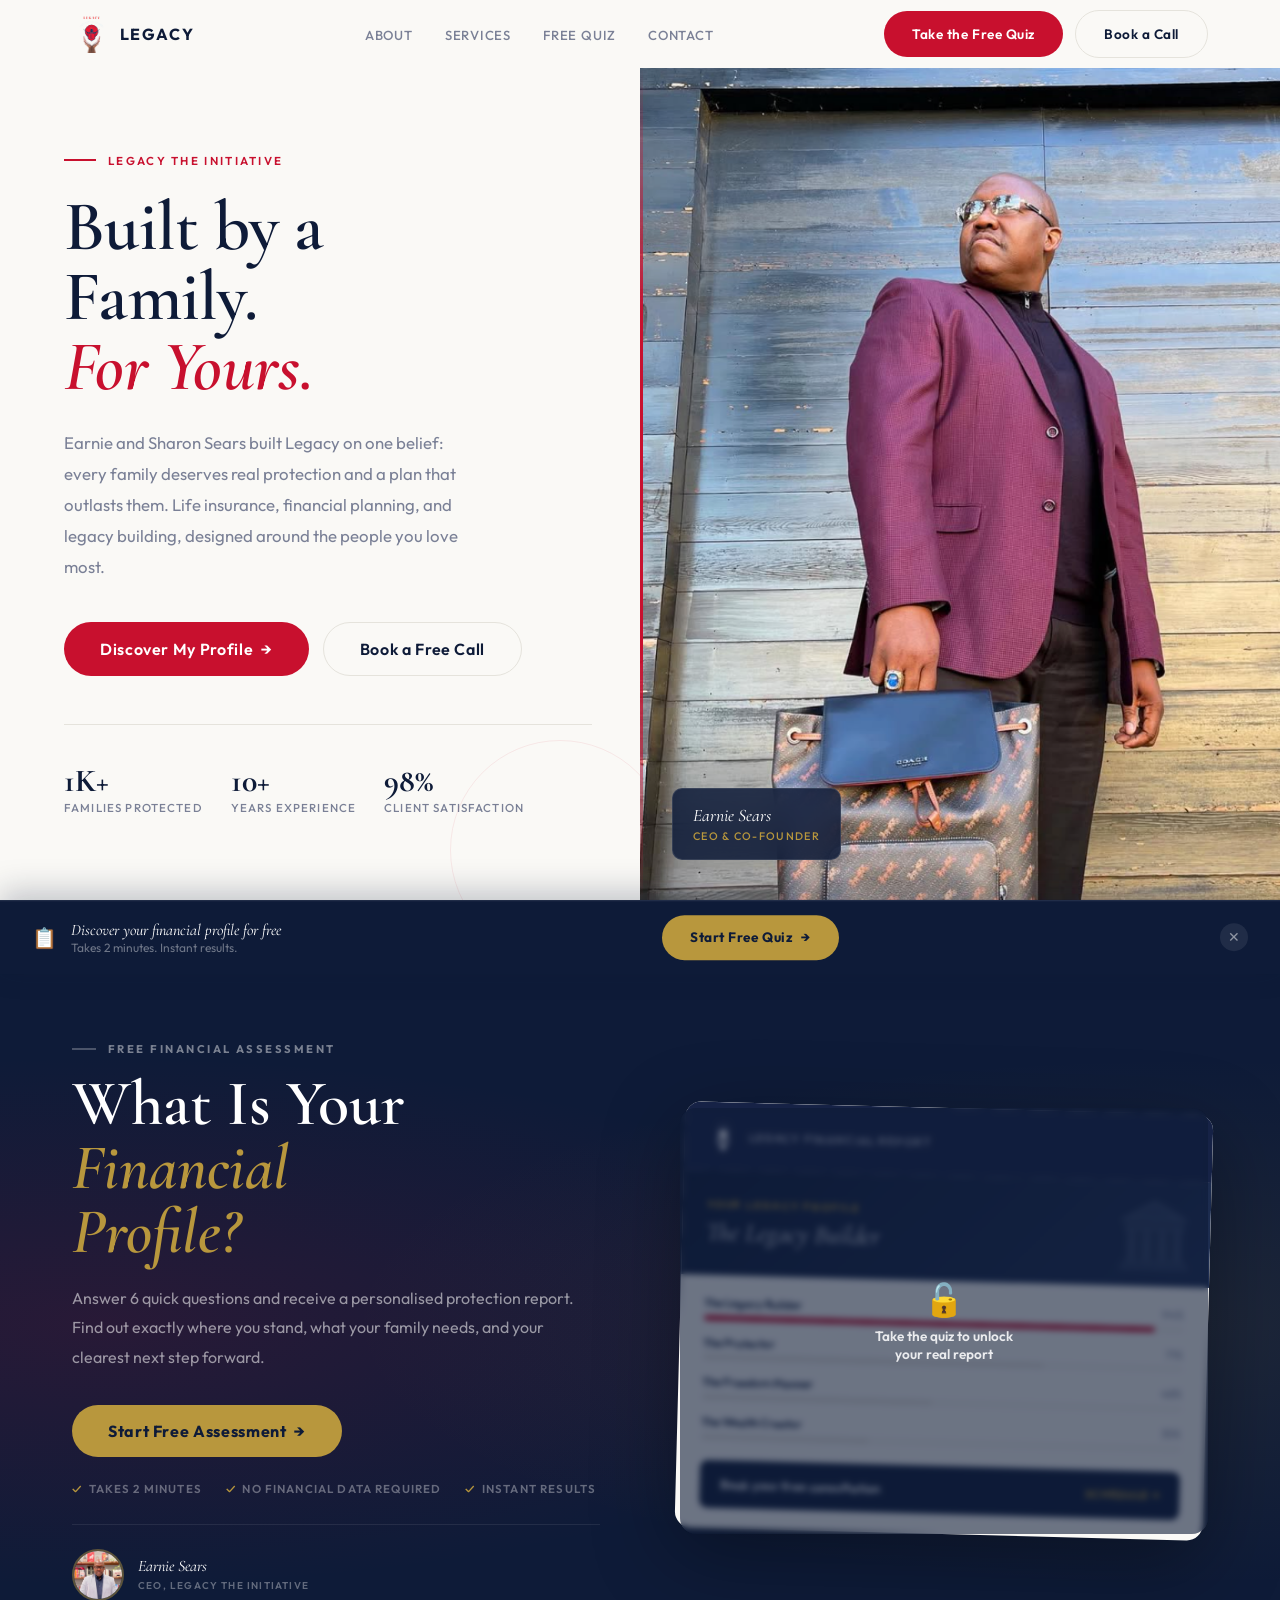
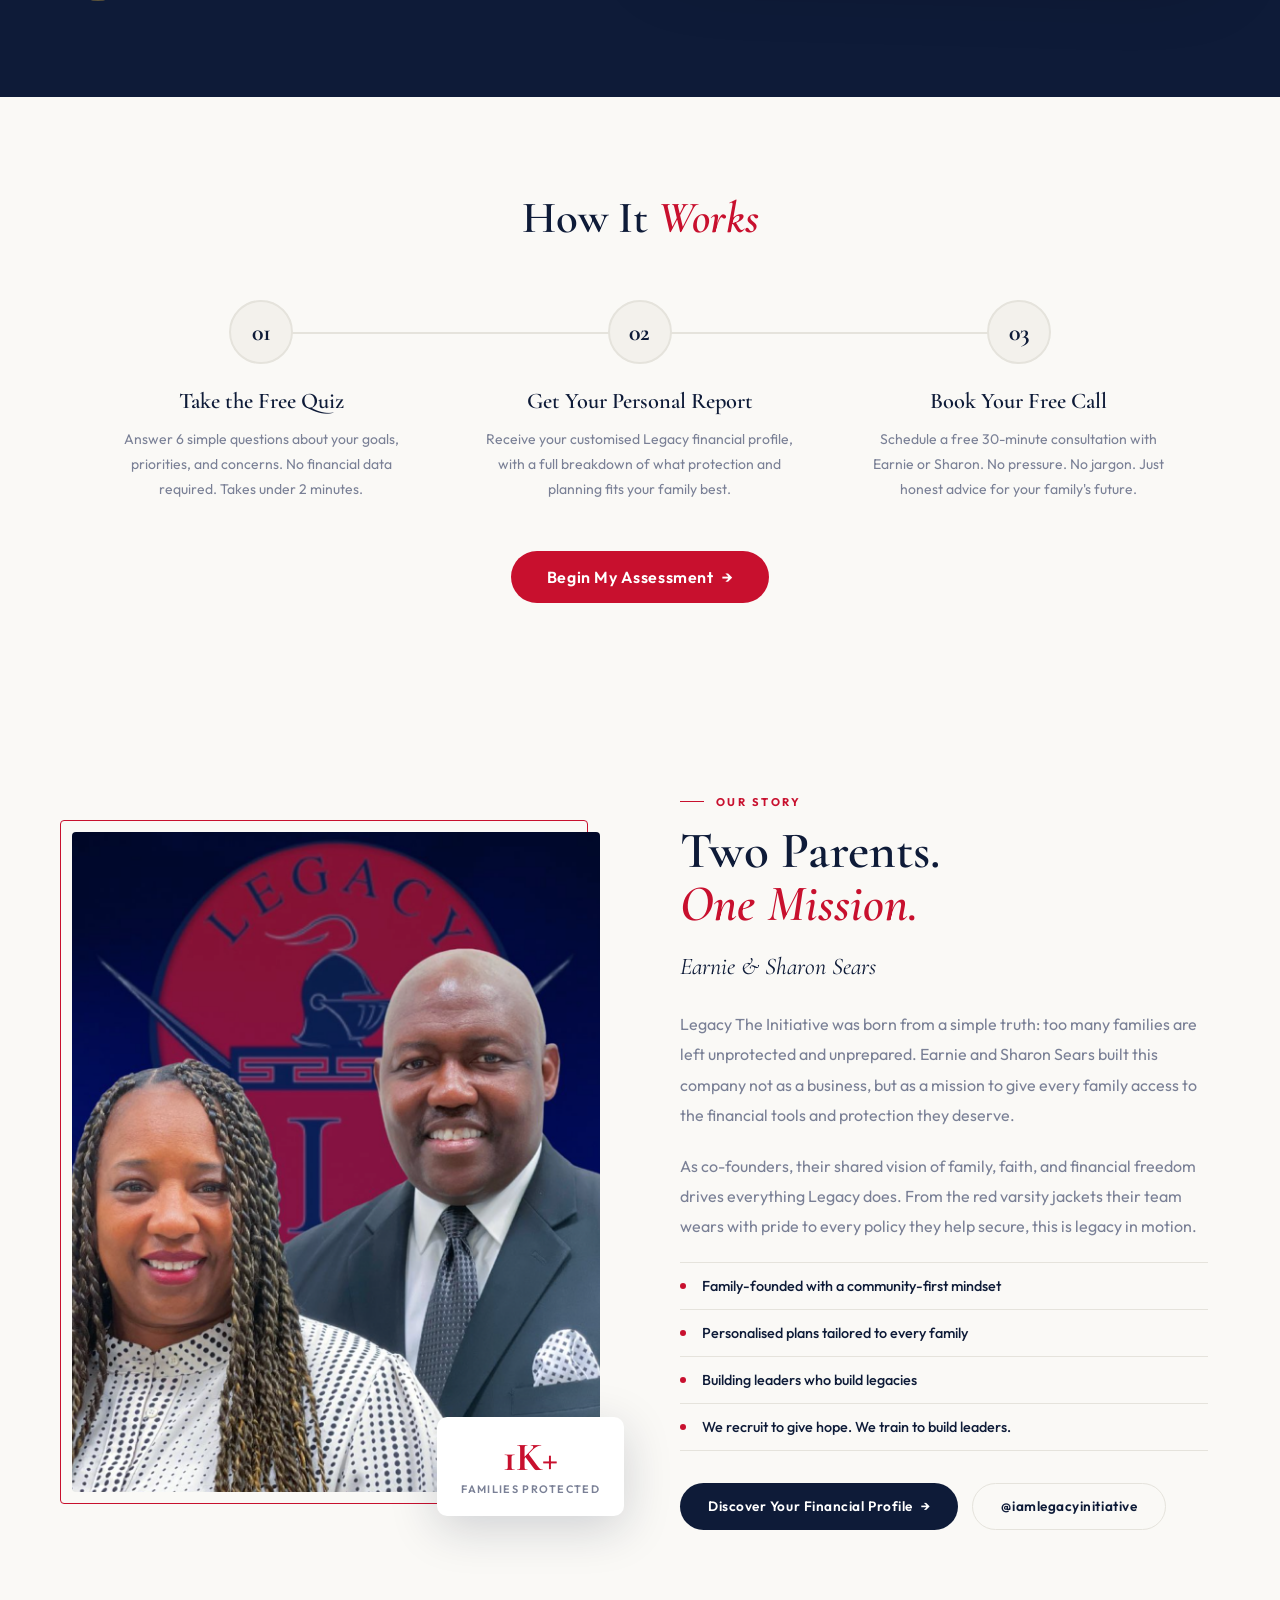
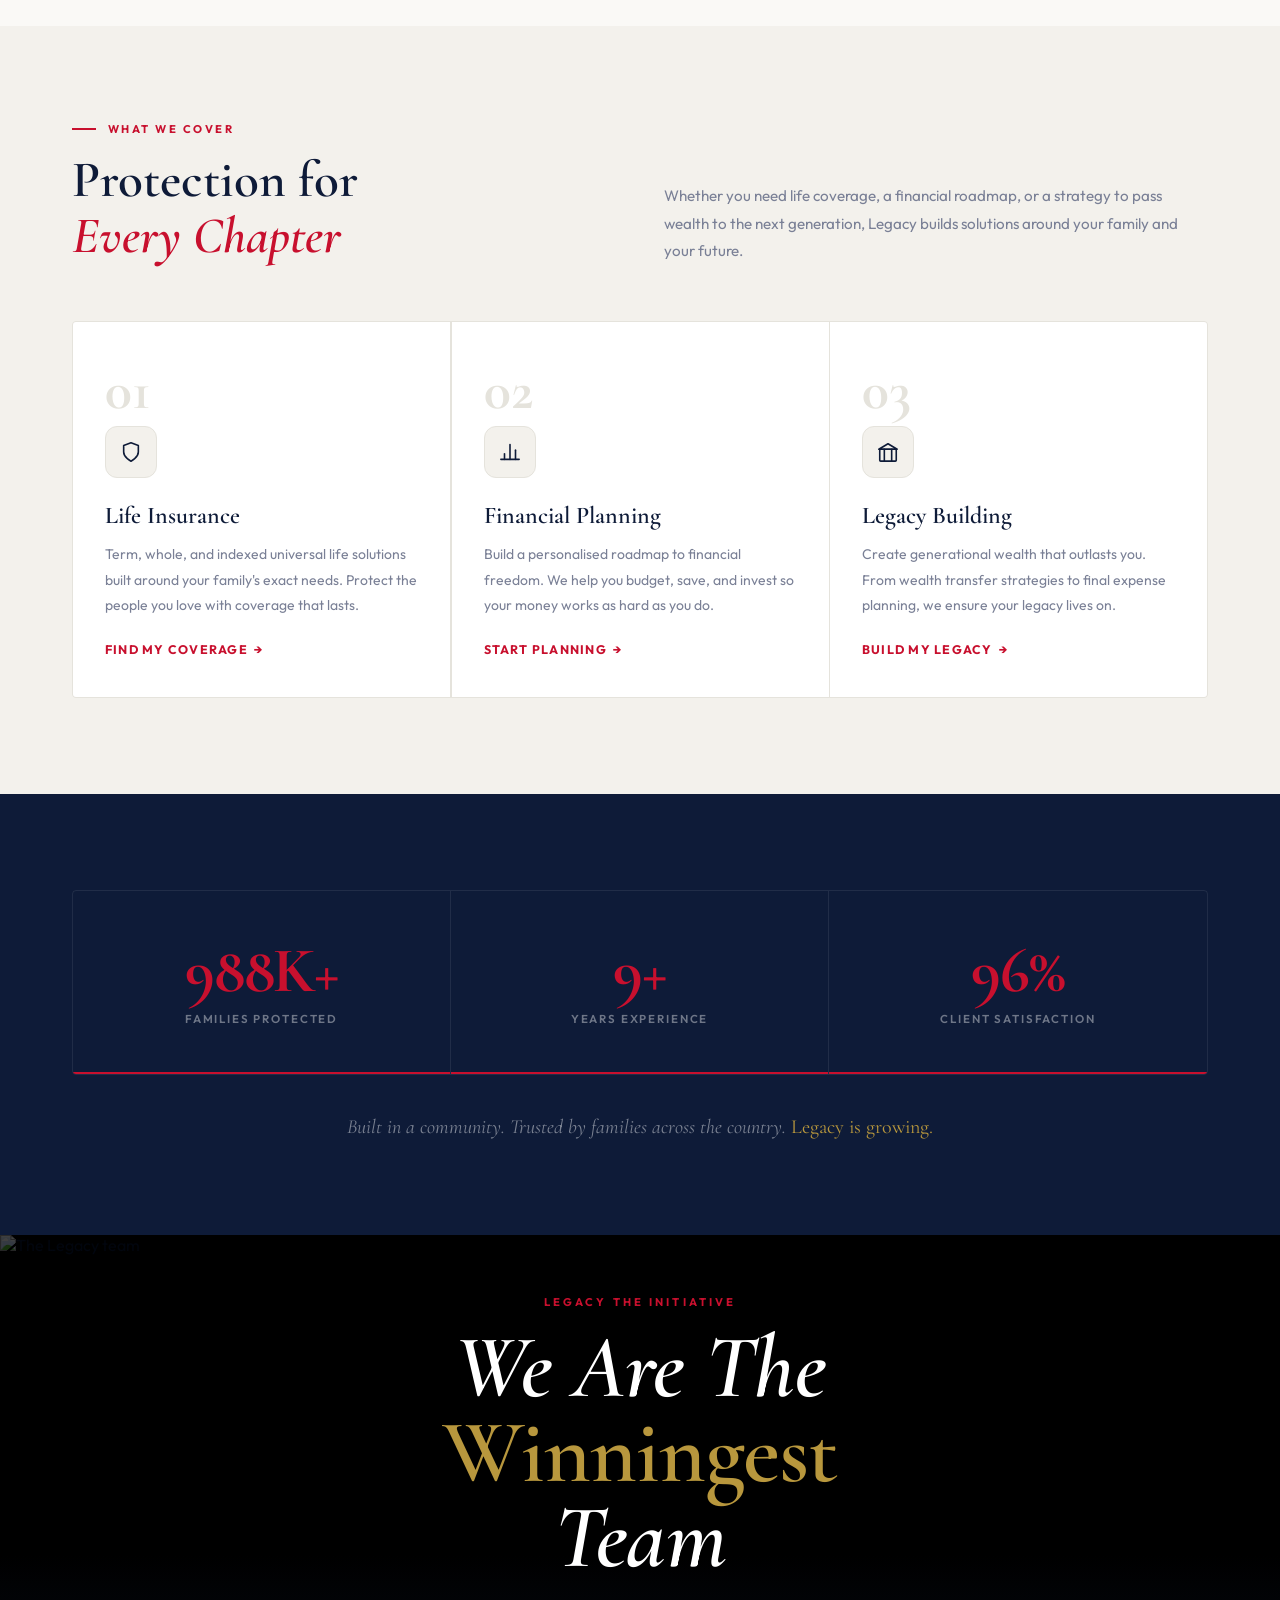
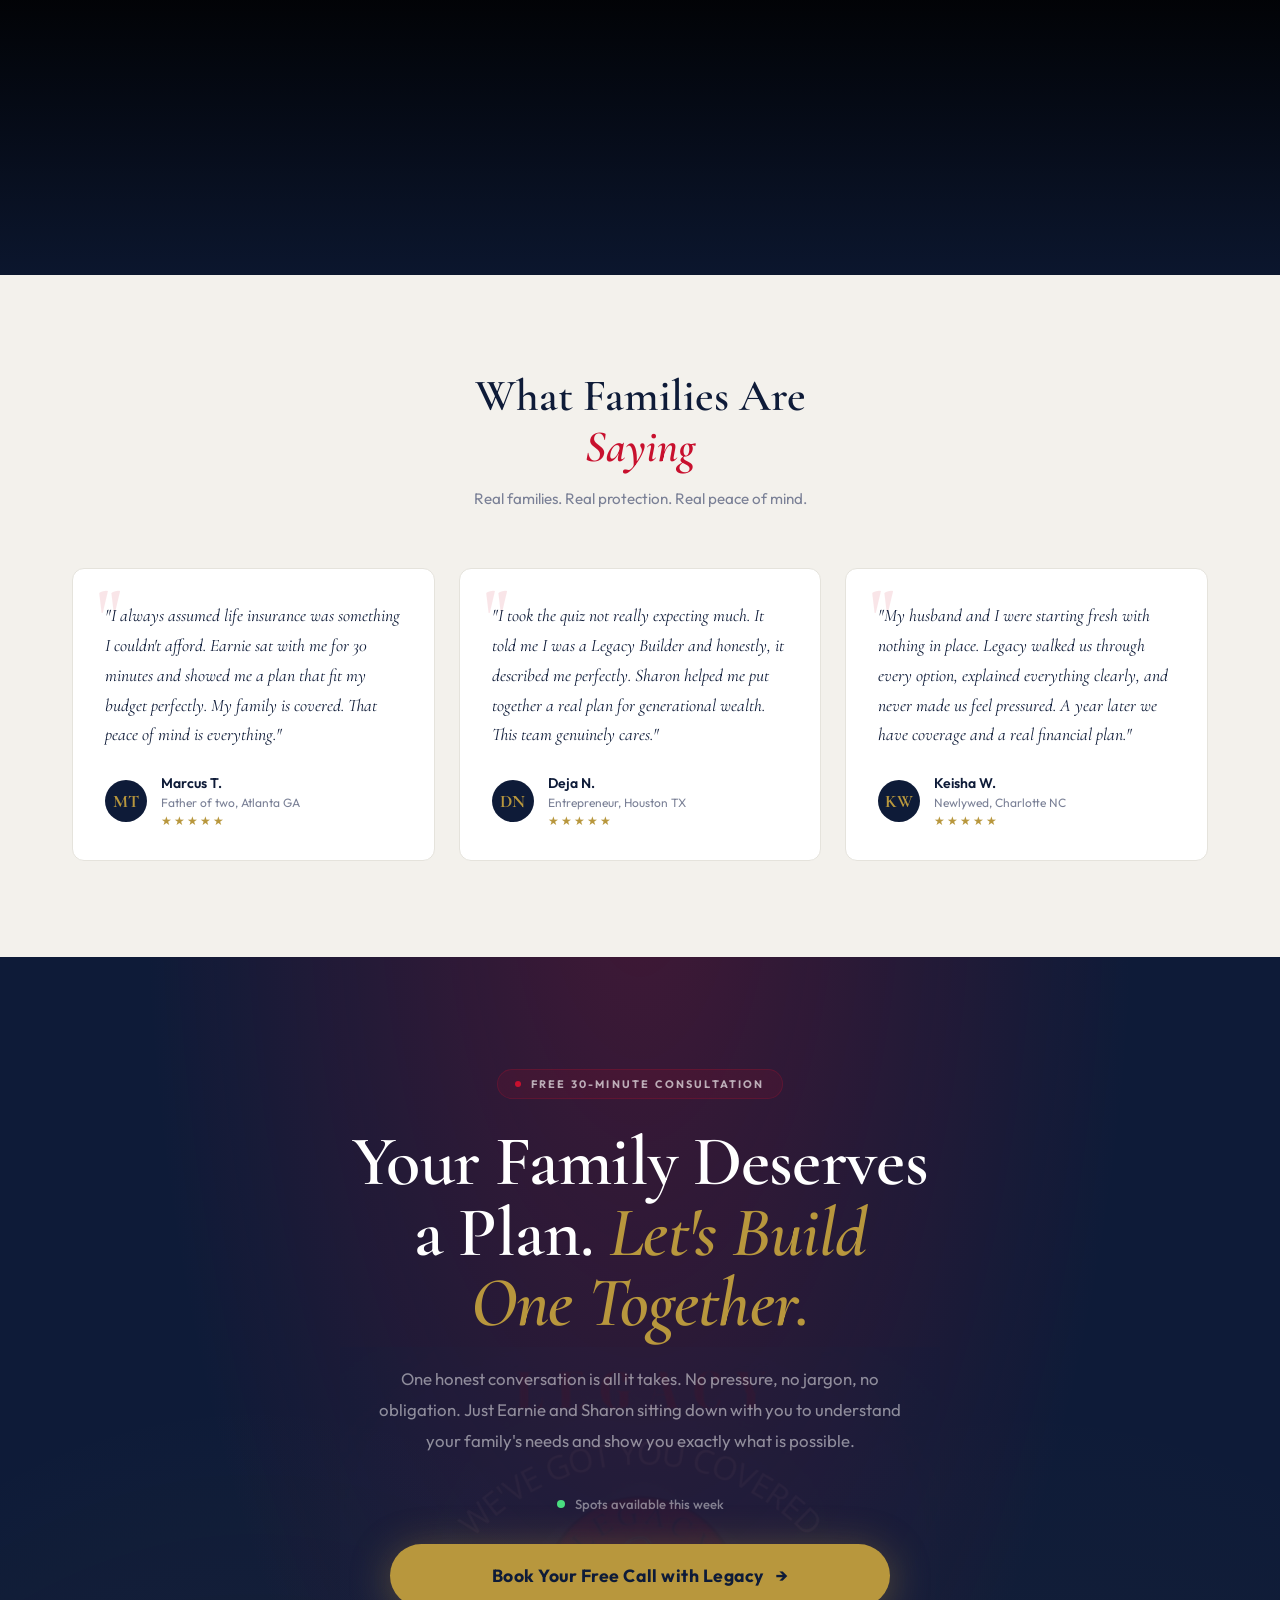
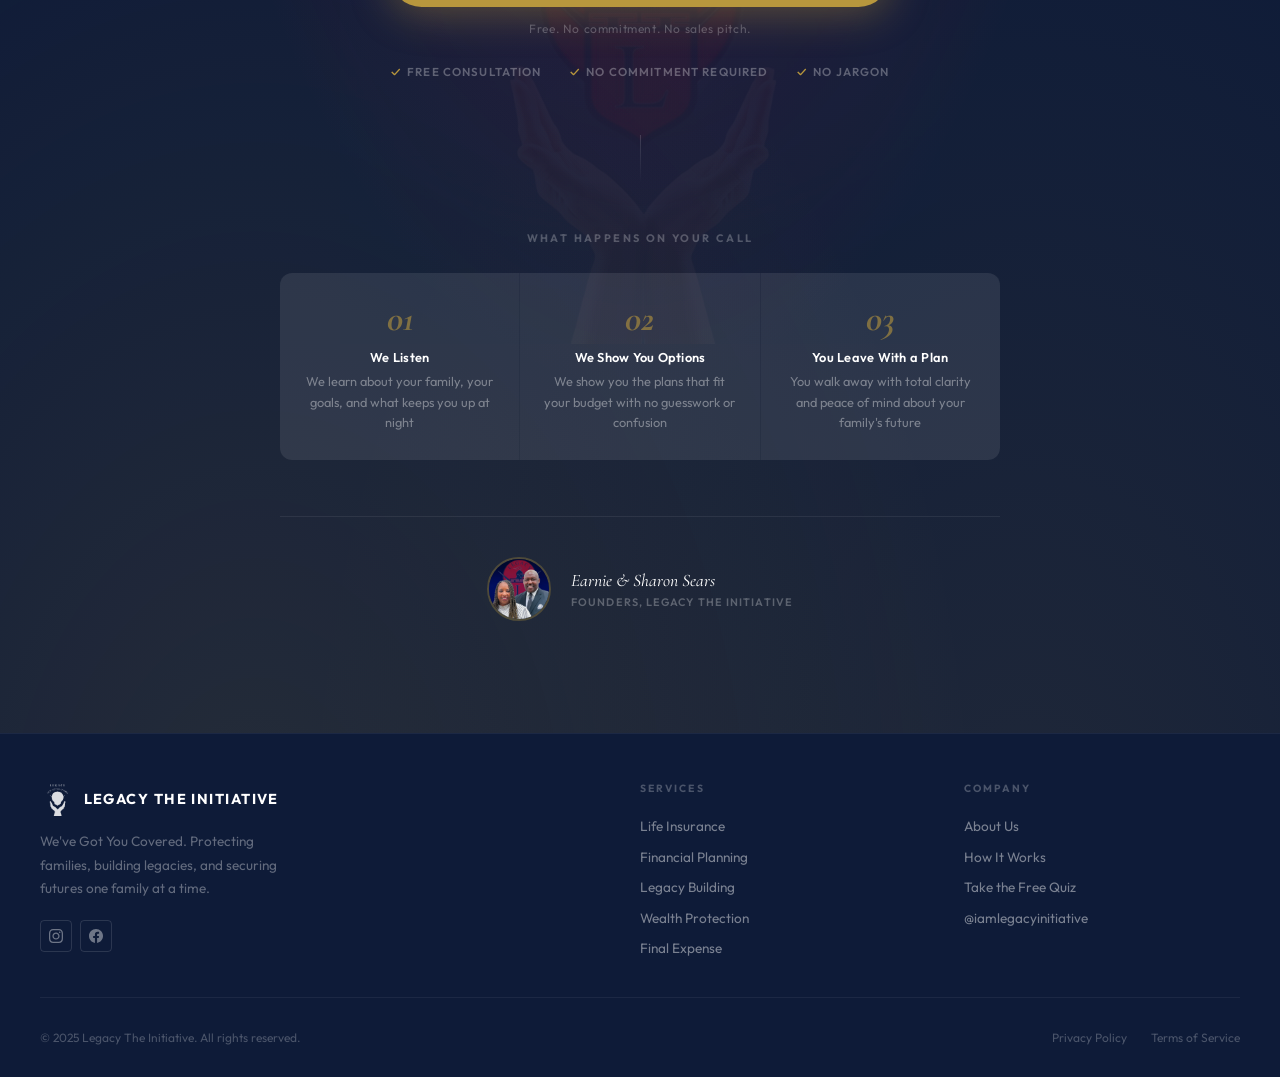
==== APsystems/clients/Legacy/landing-page.html @ b926f71f "Add Legacy landing page v2 with AI-generated profile images - Complete Legacy The Initiative landing" ====
<!DOCTYPE html>
<html lang="en">
<head>
  <meta charset="UTF-8" />
  <meta name="viewport" content="width=device-width, initial-scale=1.0" />
  <title>Legacy The Initiative — We've Got You Covered</title>
  <link rel="preconnect" href="https://fonts.googleapis.com" />
  <link rel="preconnect" href="https://fonts.gstatic.com" crossorigin />
  <link href="https://fonts.googleapis.com/css2?family=Cormorant+Garamond:ital,wght@0,400;0,500;0,600;0,700;1,400;1,600&family=Outfit:wght@300;400;500;600;700&display=swap" rel="stylesheet" />
  <style>
    /* =====================================================
       TOKENS — identical to v1
    ===================================================== */
    :root {
      --navy:       #0e1b38;
      --navy-2:     #162246;
      --navy-light: #1e2e52;
      --red:        #C8102E;
      --red-dim:    #a50d25;
      --gold:       #b8973d;
      --cream:      #faf9f6;
      --cream-2:    #f3f1ec;
      --white:      #ffffff;
      --text:       #0e1b38;
      --muted:      #7a8096;
      --border:     #e5e3dc;

      --serif: 'Cormorant Garamond', Georgia, serif;
      --sans:  'Outfit', 'Helvetica Neue', Arial, sans-serif;

      --ease: cubic-bezier(0.25, 0.46, 0.45, 0.94);
      --r: 10px;
      --shadow: 0 4px 32px rgba(14,27,56,0.10);
      --shadow-lg: 0 12px 48px rgba(14,27,56,0.18);
    }

    *, *::before, *::after { box-sizing: border-box; margin: 0; padding: 0; }
    html { scroll-behavior: smooth; }
    body {
      font-family: var(--sans);
      background: var(--cream);
      color: var(--text);
      -webkit-font-smoothing: antialiased;
      overflow-x: hidden;
    }
    img { display: block; max-width: 100%; }
    ul { list-style: none; }
    a { color: inherit; text-decoration: none; }
    button { font-family: inherit; cursor: pointer; border: none; background: none; }
    input, textarea { font-family: inherit; }
    ::selection { background: var(--red); color: white; }
    :focus-visible { outline: 2px solid var(--red); outline-offset: 3px; }
    * { scrollbar-width: none; -ms-overflow-style: none; }
    *::-webkit-scrollbar { display: none; }

    /* =====================================================
       SCROLL REVEAL
    ===================================================== */
    [data-sr] {
      opacity: 0;
      transform: translateY(28px);
      transition: opacity 0.75s var(--ease), transform 0.75s var(--ease);
    }
    [data-sr].sr-in { opacity: 1; transform: translateY(0); }
    [data-sr][data-d="1"] { transition-delay: 0.1s; }
    [data-sr][data-d="2"] { transition-delay: 0.2s; }
    [data-sr][data-d="3"] { transition-delay: 0.3s; }
    [data-sr][data-d="4"] { transition-delay: 0.4s; }
    [data-sr][data-d="5"] { transition-delay: 0.5s; }
    [data-sr][data-d="6"] { transition-delay: 0.6s; }

    /* =====================================================
       BUTTONS
    ===================================================== */
    .btn {
      display: inline-flex;
      align-items: center;
      gap: 0.5rem;
      font-family: var(--sans);
      font-size: 0.85rem;
      font-weight: 600;
      letter-spacing: 0.04em;
      padding: 0.85rem 1.75rem;
      border-radius: 100px;
      transition: all 0.25s var(--ease);
      cursor: pointer;
      white-space: nowrap;
      border: none;
    }
    .btn:hover { transform: translateY(-2px); }
    .btn-red { background: var(--red); color: white; }
    .btn-red:hover { background: var(--red-dim); box-shadow: 0 8px 24px rgba(200,16,46,0.3); }
    .btn-navy { background: var(--navy); color: white; }
    .btn-navy:hover { background: var(--navy-2); box-shadow: 0 8px 24px rgba(14,27,56,0.3); }
    .btn-outline { background: transparent; color: var(--navy); border: 1.5px solid var(--border); }
    .btn-outline:hover { border-color: var(--navy); }
    .btn-outline-white { background: transparent; color: white; border: 1.5px solid rgba(255,255,255,0.35); }
    .btn-outline-white:hover { background: rgba(255,255,255,0.1); border-color: white; }
    .btn-gold { background: var(--gold); color: var(--navy); font-weight: 700; }
    .btn-gold:hover { background: #a8873d; box-shadow: 0 8px 24px rgba(184,151,61,0.3); }
    .btn-lg { font-size: 1rem; padding: 1rem 2.25rem; }
    .btn-arrow { transition: transform 0.25s var(--ease); }
    .btn:hover .btn-arrow { transform: translateX(4px); }

    /* =====================================================
       NAV
    ===================================================== */
    .nav {
      position: fixed;
      top: 0; left: 0; right: 0;
      height: 68px;
      z-index: 500;
      transition: background 0.35s var(--ease), box-shadow 0.35s var(--ease);
    }
    .nav.scrolled {
      background: rgba(250,249,246,0.96);
      backdrop-filter: blur(16px);
      box-shadow: 0 1px 0 var(--border);
    }
    .nav__inner {
      max-width: 1200px;
      margin: 0 auto;
      padding: 0 2rem;
      height: 100%;
      display: flex;
      align-items: center;
      justify-content: space-between;
    }
    .nav__brand { display: flex; align-items: center; gap: 0.6rem; }
    .nav__logo { width: 38px; height: 38px; object-fit: contain; mix-blend-mode: multiply; }
    .nav__name {
      font-family: var(--sans);
      font-weight: 700;
      font-size: 1rem;
      letter-spacing: 0.1em;
      text-transform: uppercase;
      color: var(--navy);
    }
    .nav__links { display: flex; align-items: center; gap: 2rem; }
    .nav__link {
      font-size: 0.82rem;
      font-weight: 500;
      letter-spacing: 0.06em;
      color: var(--muted);
      transition: color 0.2s ease;
      text-transform: uppercase;
    }
    .nav__link:hover { color: var(--navy); }
    .nav__actions { display: flex; gap: 0.75rem; align-items: center; }
    .nav__ham { display: none; flex-direction: column; gap: 5px; padding: 6px; }
    .nav__ham span { display: block; width: 22px; height: 1.5px; background: var(--navy); transition: all 0.3s ease; }
    .nav__ham.open span:nth-child(1) { transform: translateY(6.5px) rotate(45deg); }
    .nav__ham.open span:nth-child(2) { opacity: 0; }
    .nav__ham.open span:nth-child(3) { transform: translateY(-6.5px) rotate(-45deg); }
    .nav__mobile {
      display: none;
      position: fixed;
      top: 68px; left: 0; right: 0;
      background: var(--cream);
      border-bottom: 1px solid var(--border);
      padding: 1.5rem 2rem 2rem;
      flex-direction: column;
      gap: 0;
      box-shadow: var(--shadow);
      z-index: 499;
    }
    .nav__mobile.open { display: flex; }
    .nav__mobile a {
      font-size: 0.9rem;
      font-weight: 500;
      color: var(--muted);
      padding: 0.9rem 0;
      border-bottom: 1px solid var(--border);
      text-transform: uppercase;
      letter-spacing: 0.06em;
    }
    .nav__mobile .btn { margin-top: 1.25rem; align-self: flex-start; }

    /* =====================================================
       HERO
    ===================================================== */
    .hero {
      min-height: 100vh;
      display: grid;
      grid-template-columns: 1fr 1fr;
      padding-top: 68px;
      position: relative;
      overflow: hidden;
    }
    .hero__left {
      background: var(--cream);
      display: flex;
      flex-direction: column;
      justify-content: center;
      padding: 5rem 3rem 5rem 4rem;
      position: relative;
      z-index: 2;
    }
    /* Subtle diagonal accent behind hero text */
    .hero__left::after {
      content: '';
      position: absolute;
      bottom: -60px; right: -30px;
      width: 220px; height: 220px;
      border: 1.5px solid rgba(200,16,46,0.08);
      border-radius: 50%;
      pointer-events: none;
    }
    .hero__eyebrow {
      display: flex;
      align-items: center;
      gap: 0.75rem;
      font-size: 0.72rem;
      font-weight: 600;
      letter-spacing: 0.2em;
      text-transform: uppercase;
      color: var(--red);
      margin-bottom: 1.5rem;
    }
    .hero__eyebrow::before {
      content: '';
      display: block;
      width: 32px;
      height: 1.5px;
      background: var(--red);
    }
    .hero__headline {
      font-family: var(--serif);
      font-size: clamp(3.4rem, 5.5vw, 6rem);
      font-weight: 600;
      line-height: 1.0;
      color: var(--navy);
      margin-bottom: 1.5rem;
      letter-spacing: -0.01em;
    }
    .hero__headline em {
      font-style: italic;
      color: var(--red);
    }
    .hero__sub {
      font-size: 1.05rem;
      line-height: 1.85;
      color: var(--muted);
      margin-bottom: 2.5rem;
      max-width: 420px;
    }
    .hero__actions {
      display: flex;
      flex-wrap: wrap;
      gap: 0.875rem;
      margin-bottom: 3rem;
    }
    .hero__trust {
      display: flex;
      flex-wrap: wrap;
      gap: 1.75rem;
      padding-top: 2.5rem;
      border-top: 1px solid var(--border);
    }
    .hero__trust-item { display: flex; flex-direction: column; gap: 0.2rem; }
    .hero__trust-num {
      font-family: var(--serif);
      font-size: 2rem;
      font-weight: 700;
      color: var(--navy);
      line-height: 1;
    }
    .hero__trust-label {
      font-size: 0.72rem;
      font-weight: 500;
      text-transform: uppercase;
      letter-spacing: 0.1em;
      color: var(--muted);
    }
    .hero__right {
      background: var(--navy);
      position: relative;
      overflow: hidden;
      display: flex;
      align-items: flex-end;
    }
    .hero__right::before {
      content: '';
      position: absolute;
      inset: 0;
      background:
        radial-gradient(ellipse at 80% 20%, rgba(200,16,46,0.15) 0%, transparent 55%),
        radial-gradient(ellipse at 20% 90%, rgba(184,151,61,0.08) 0%, transparent 50%);
      z-index: 1;
    }
    .hero__photo {
      position: absolute;
      bottom: 0; left: 0; right: 0;
      width: 100%;
      height: 100%;
      object-fit: cover;
      object-position: 30% top;
      z-index: 2;
      opacity: 0;
      animation: photoReveal 1s var(--ease) 0.4s forwards;
    }
    @keyframes photoReveal {
      from { opacity: 0; transform: scale(1.04); }
      to   { opacity: 1; transform: scale(1); }
    }
    .hero__photo-badge {
      position: absolute;
      bottom: 2.5rem; left: 2rem;
      z-index: 3;
      background: rgba(14,27,56,0.85);
      backdrop-filter: blur(12px);
      border: 1px solid rgba(255,255,255,0.1);
      border-radius: var(--r);
      padding: 1rem 1.25rem;
      opacity: 0;
      animation: fadeUp 0.8s var(--ease) 1s forwards;
    }
    .hero__photo-badge-title {
      font-family: var(--serif);
      font-size: 1.1rem;
      font-style: italic;
      color: white;
    }
    .hero__photo-badge-sub {
      font-size: 0.68rem;
      font-weight: 500;
      letter-spacing: 0.12em;
      text-transform: uppercase;
      color: var(--gold);
      margin-top: 0.2rem;
    }
    .hero__red-line {
      position: absolute;
      top: 0; bottom: 0; left: 0;
      width: 3px;
      background: linear-gradient(to bottom, transparent, var(--red) 30%, var(--red) 70%, transparent);
      z-index: 4;
    }
    @keyframes fadeUp {
      from { opacity: 0; transform: translateY(12px); }
      to   { opacity: 1; transform: translateY(0); }
    }

    /* =====================================================
       TRUST MARQUEE
    ===================================================== */
    .trust-strip {
      background: var(--navy);
      border-top: 1px solid rgba(255,255,255,0.06);
      border-bottom: 1px solid rgba(255,255,255,0.06);
      padding-block: 0.9rem;
      overflow: hidden;
    }
    .marquee-track {
      display: flex;
      overflow: hidden;
      -webkit-mask-image: linear-gradient(to right, transparent 0%, black 8%, black 92%, transparent 100%);
      mask-image: linear-gradient(to right, transparent 0%, black 8%, black 92%, transparent 100%);
    }
    @keyframes mq { from { transform: translateX(0); } to { transform: translateX(-50%); } }
    .marquee-list {
      display: flex;
      align-items: center;
      flex-shrink: 0;
      animation: mq 30s linear infinite;
      white-space: nowrap;
    }
    .mq-item {
      display: flex;
      align-items: center;
      gap: 0.875rem;
      padding-inline: 2rem;
      font-size: 0.78rem;
      font-weight: 600;
      letter-spacing: 0.14em;
      text-transform: uppercase;
      color: rgba(255,255,255,0.45);
    }
    .mq-item b { color: rgba(255,255,255,0.85); }
    .mq-dot { width: 4px; height: 4px; background: var(--red); border-radius: 50%; flex-shrink: 0; }

    /* =====================================================
       SECTION SHARED
    ===================================================== */
    .section { padding-block: 6rem; }
    .section--navy { background: var(--navy); }
    .section--cream { background: var(--cream); }
    .section--cream-2 { background: var(--cream-2); }
    .wrap { max-width: 1200px; margin: 0 auto; padding: 0 2rem; }
    .sect-eyebrow {
      font-size: 0.7rem;
      font-weight: 700;
      letter-spacing: 0.22em;
      text-transform: uppercase;
      color: var(--red);
      display: flex;
      align-items: center;
      gap: 0.75rem;
      margin-bottom: 1rem;
    }
    .sect-eyebrow::before {
      content: '';
      display: block;
      width: 24px;
      height: 1.5px;
      background: var(--red);
    }
    .sect-eyebrow--light { color: rgba(255,255,255,0.45); }
    .sect-eyebrow--light::before { background: rgba(255,255,255,0.25); }

    /* =====================================================
       QUIZ CTA SECTION (moved to position 3)
    ===================================================== */
    .quiz-cta { background: var(--navy); position: relative; overflow: hidden; }
    .quiz-cta::before {
      content: '';
      position: absolute;
      inset: 0;
      background:
        radial-gradient(ellipse at 8% 50%, rgba(200,16,46,0.14) 0%, transparent 50%),
        radial-gradient(ellipse at 92% 50%, rgba(184,151,61,0.09) 0%, transparent 50%);
    }
    .quiz-cta__inner {
      position: relative;
      z-index: 1;
      display: grid;
      grid-template-columns: 1fr 1fr;
      gap: 5rem;
      align-items: center;
    }
    .quiz-cta__headline {
      font-family: var(--serif);
      font-size: clamp(2.8rem, 5vw, 5.5rem);
      font-weight: 600;
      line-height: 1.0;
      color: white;
      margin-bottom: 1.25rem;
    }
    .quiz-cta__headline em { font-style: italic; color: var(--gold); }
    .quiz-cta__body {
      font-size: 1rem;
      line-height: 1.85;
      color: rgba(255,255,255,0.55);
      margin-bottom: 2rem;
    }
    .quiz-cta__meta {
      display: flex;
      gap: 1.5rem;
      flex-wrap: wrap;
      margin-top: 1.5rem;
    }
    .quiz-cta__guide {
      display: flex;
      align-items: center;
      gap: 0.875rem;
      margin-top: 1.75rem;
      padding-top: 1.5rem;
      border-top: 1px solid rgba(255,255,255,0.08);
    }
    .quiz-cta__guide-photo {
      width: 52px; height: 52px;
      border-radius: 50%;
      object-fit: cover;
      object-position: top center;
      border: 2px solid rgba(184,151,61,0.45);
      flex-shrink: 0;
    }
    .quiz-cta__guide-name {
      font-family: var(--serif);
      font-size: 1rem;
      font-style: italic;
      color: white;
      line-height: 1.2;
    }
    .quiz-cta__guide-role {
      font-size: 0.62rem;
      font-weight: 600;
      letter-spacing: 0.12em;
      text-transform: uppercase;
      color: rgba(255,255,255,0.35);
      margin-top: 0.15rem;
    }
    .quiz-cta__meta-item {
      font-size: 0.72rem;
      font-weight: 600;
      letter-spacing: 0.1em;
      text-transform: uppercase;
      color: rgba(255,255,255,0.35);
      display: flex;
      align-items: center;
      gap: 0.4rem;
    }
    .quiz-cta__meta-item::before { content: '✓'; color: var(--gold); }

    /* Report preview card (right side of quiz CTA) */
    .quiz-report-preview {
      background: var(--cream);
      border-radius: 16px;
      overflow: hidden;
      box-shadow: 0 24px 80px rgba(0,0,0,0.35);
      transform: rotate(1.5deg);
      transition: transform 0.4s var(--ease);
      position: relative;
    }
    .quiz-report-preview:hover { transform: rotate(0deg) scale(1.01); }
    .qrp__header {
      background: var(--navy-2);
      padding: 1.25rem 1.5rem;
      display: flex;
      align-items: center;
      gap: 0.75rem;
    }
    .qrp__header img { width: 28px; height: 28px; object-fit: contain; filter: brightness(0) invert(1); opacity: 0.9; }
    .qrp__header-text { font-size: 0.72rem; font-weight: 700; letter-spacing: 0.1em; text-transform: uppercase; color: rgba(255,255,255,0.6); }
    .qrp__profile-banner {
      background: linear-gradient(135deg, var(--navy) 0%, var(--navy-light) 100%);
      padding: 1.75rem 1.5rem;
      position: relative;
      overflow: hidden;
    }
    .qrp__profile-banner::before {
      content: '🏛️';
      position: absolute;
      right: 1rem; top: 50%;
      transform: translateY(-50%);
      font-size: 4rem;
      opacity: 0.15;
    }
    .qrp__profile-eyebrow { font-size: 0.65rem; font-weight: 700; letter-spacing: 0.18em; text-transform: uppercase; color: var(--gold); margin-bottom: 0.4rem; }
    .qrp__profile-name { font-family: var(--serif); font-size: 1.6rem; font-style: italic; color: white; line-height: 1.15; }
    .qrp__body { padding: 1.25rem 1.5rem; }
    .qrp__bars { display: flex; flex-direction: column; gap: 0.875rem; margin-bottom: 1.25rem; }
    .qrp__bar-row { display: flex; flex-direction: column; gap: 0.3rem; }
    .qrp__bar-label { font-size: 0.72rem; font-weight: 600; color: var(--text); display: flex; justify-content: space-between; }
    .qrp__bar-label span { color: var(--muted); font-weight: 400; }
    .qrp__bar-track { height: 6px; background: var(--cream-2); border-radius: 100px; overflow: hidden; }
    .qrp__bar-fill { height: 100%; border-radius: 100px; background: var(--border); }
    .qrp__bar-fill--winner { background: var(--red); }
    .qrp__cta-row {
      background: var(--navy);
      border-radius: 8px;
      padding: 1rem 1.25rem;
      display: flex;
      align-items: center;
      justify-content: space-between;
    }
    .qrp__cta-text { font-size: 0.8rem; font-weight: 600; color: white; }
    .qrp__cta-btn {
      font-size: 0.7rem;
      font-weight: 700;
      letter-spacing: 0.06em;
      text-transform: uppercase;
      color: var(--gold);
      display: flex;
      align-items: center;
      gap: 0.3rem;
    }
    .qrp__lock {
      position: absolute;
      inset: 0;
      background: rgba(14,27,56,0.6);
      backdrop-filter: blur(3px);
      display: flex;
      align-items: center;
      justify-content: center;
      cursor: pointer;
      transition: backdrop-filter 0.3s ease;
      border-radius: 16px;
    }
    .qrp__lock:hover { backdrop-filter: blur(2px); }
    .qrp__lock-inner { text-align: center; color: white; }
    .qrp__lock-inner .lock-icon { font-size: 2rem; margin-bottom: 0.5rem; display: block; }
    .qrp__lock-inner p { font-size: 0.85rem; font-weight: 600; opacity: 0.85; }

    /* =====================================================
       HOW IT WORKS (moved directly after quiz CTA)
    ===================================================== */
    .how__headline {
      font-family: var(--serif);
      font-size: clamp(2rem, 3.5vw, 3.5rem);
      font-weight: 600;
      color: var(--navy);
      text-align: center;
      margin-bottom: 3.5rem;
      line-height: 1.15;
    }
    .how__headline em { font-style: italic; color: var(--red); }
    .how__grid {
      display: grid;
      grid-template-columns: repeat(3, 1fr);
      gap: 0;
      position: relative;
    }
    .how__grid::before {
      content: '';
      position: absolute;
      top: 2rem;
      left: calc(16.66% + 1rem);
      right: calc(16.66% + 1rem);
      height: 1.5px;
      background: var(--border);
      z-index: 0;
    }
    .how-step {
      padding: 0 2rem;
      text-align: center;
      position: relative;
      z-index: 1;
    }
    .how-step__num {
      width: 4rem;
      height: 4rem;
      border-radius: 50%;
      background: var(--cream-2);
      border: 2px solid var(--border);
      display: flex;
      align-items: center;
      justify-content: center;
      font-family: var(--serif);
      font-size: 1.5rem;
      font-weight: 700;
      color: var(--navy);
      margin: 0 auto 1.5rem;
      transition: background 0.3s ease, border-color 0.3s ease, color 0.3s ease;
    }
    .how-step:hover .how-step__num { background: var(--red); border-color: var(--red); color: white; }
    .how-step__title { font-family: var(--serif); font-size: 1.4rem; font-weight: 600; color: var(--navy); margin-bottom: 0.75rem; line-height: 1.2; }
    .how-step__desc { font-size: 0.875rem; line-height: 1.8; color: var(--muted); }

    /* =====================================================
       OUR STORY (merged About + Founders — single section)
    ===================================================== */
    .story { background: var(--cream); }
    .story__grid {
      display: grid;
      grid-template-columns: 1fr 1fr;
      gap: 5rem;
      align-items: center;
    }
    .story__photo-wrap { position: relative; }
    .story__photo {
      width: 100%;
      aspect-ratio: 4/5;
      object-fit: cover;
      object-position: center center;
      border-radius: 4px;
      background: var(--navy);
      display: block;
    }
    .story__photo-frame {
      position: absolute;
      top: -12px; left: -12px;
      right: 12px; bottom: -12px;
      border: 1.5px solid var(--red);
      border-radius: 4px;
      z-index: -1;
    }
    .story__badge {
      position: absolute;
      bottom: -1.5rem;
      right: -1.5rem;
      background: white;
      border-radius: var(--r);
      padding: 1.25rem 1.5rem;
      box-shadow: var(--shadow-lg);
      text-align: center;
      min-width: 160px;
    }
    .story__badge-num {
      font-family: var(--serif);
      font-size: 2.5rem;
      font-weight: 700;
      color: var(--red);
      line-height: 1;
    }
    .story__badge-label {
      font-size: 0.68rem;
      font-weight: 600;
      letter-spacing: 0.12em;
      text-transform: uppercase;
      color: var(--muted);
      margin-top: 0.3rem;
    }
    .story__headline {
      font-family: var(--serif);
      font-size: clamp(2.5rem, 4vw, 4.5rem);
      font-weight: 600;
      line-height: 1.05;
      color: var(--navy);
      margin-bottom: 1.25rem;
    }
    .story__headline em { font-style: italic; color: var(--red); }
    .story__names {
      font-family: var(--serif);
      font-size: 1.5rem;
      font-style: italic;
      color: var(--navy);
      margin-bottom: 1.75rem;
    }
    .story__body { font-size: 1rem; line-height: 1.9; color: var(--muted); margin-bottom: 1.25rem; }
    .story__values {
      display: flex;
      flex-direction: column;
      gap: 0;
      border-top: 1px solid var(--border);
      margin-bottom: 2rem;
    }
    .story__value {
      display: flex;
      align-items: center;
      gap: 1rem;
      padding: 0.875rem 0;
      border-bottom: 1px solid var(--border);
      font-size: 0.9rem;
      font-weight: 500;
      color: var(--text);
    }
    .story__value::before {
      content: '';
      width: 6px; height: 6px;
      border-radius: 50%;
      background: var(--red);
      flex-shrink: 0;
    }
    .story__cta-row {
      display: flex;
      gap: 0.875rem;
      flex-wrap: wrap;
      margin-top: 0.5rem;
    }

    /* =====================================================
       SERVICES
    ===================================================== */
    .services__head {
      display: grid;
      grid-template-columns: 1fr 1fr;
      gap: 3rem;
      align-items: end;
      margin-bottom: 3.5rem;
    }
    .services__headline {
      font-family: var(--serif);
      font-size: clamp(2.5rem, 4vw, 4rem);
      font-weight: 600;
      line-height: 1.1;
      color: var(--navy);
    }
    .services__headline em { font-style: italic; color: var(--red); }
    .services__intro { font-size: 0.95rem; line-height: 1.8; color: var(--muted); }
    .services__grid {
      display: grid;
      grid-template-columns: repeat(3, 1fr);
      gap: 1.5px;
      background: var(--border);
      border: 1.5px solid var(--border);
      border-radius: 4px;
      overflow: hidden;
    }
    .service-card {
      background: var(--white);
      padding: 2.5rem 2rem;
      position: relative;
      transition: background 0.3s var(--ease);
    }
    .service-card::after {
      content: '';
      position: absolute;
      top: 0; left: 0; right: 0;
      height: 3px;
      background: var(--red);
      transform: scaleX(0);
      transform-origin: left;
      transition: transform 0.35s var(--ease);
    }
    .service-card:hover { background: var(--cream); }
    .service-card:hover::after { transform: scaleX(1); }
    /* CSS icon shapes replacing emojis */
    .service-card__icon {
      width: 52px; height: 52px;
      border-radius: 12px;
      background: var(--cream-2);
      border: 1.5px solid var(--border);
      display: flex;
      align-items: center;
      justify-content: center;
      margin-bottom: 1.5rem;
      transition: background 0.3s ease, border-color 0.3s ease;
    }
    .service-card:hover .service-card__icon { background: rgba(200,16,46,0.06); border-color: rgba(200,16,46,0.2); }
    .service-card__icon svg { width: 22px; height: 22px; color: var(--navy); transition: color 0.3s ease; }
    .service-card:hover .service-card__icon svg { color: var(--red); }
    .service-card__num {
      font-family: var(--serif);
      font-size: 3.5rem;
      font-weight: 700;
      color: var(--border);
      line-height: 1;
      margin-bottom: 0.5rem;
      transition: color 0.3s ease;
    }
    .service-card:hover .service-card__num { color: var(--red); opacity: 0.4; }
    .service-card__title { font-family: var(--serif); font-size: 1.5rem; font-weight: 600; color: var(--navy); margin-bottom: 0.75rem; line-height: 1.2; }
    .service-card__desc { font-size: 0.875rem; line-height: 1.8; color: var(--muted); margin-bottom: 1.5rem; }
    .service-card__link {
      font-size: 0.78rem;
      font-weight: 700;
      letter-spacing: 0.1em;
      text-transform: uppercase;
      color: var(--red);
      display: flex;
      align-items: center;
      gap: 0.4rem;
      transition: gap 0.3s ease;
    }
    .service-card:hover .service-card__link { gap: 0.7rem; }

    /* =====================================================
       STATS
    ===================================================== */
    .stats__grid {
      display: grid;
      grid-template-columns: repeat(3, 1fr);
      gap: 0;
      border: 1px solid rgba(255,255,255,0.08);
      border-radius: 4px;
      overflow: hidden;
    }
    .stat-cell {
      padding: 3rem 2.5rem;
      border-right: 1px solid rgba(255,255,255,0.08);
      text-align: center;
      position: relative;
      overflow: hidden;
    }
    .stat-cell:last-child { border-right: none; }
    .stat-cell::before {
      content: '';
      position: absolute;
      bottom: 0; left: 0;
      width: 0; height: 2px;
      background: var(--red);
      transition: width 1.2s var(--ease);
    }
    .stat-cell.sr-in::before { width: 100%; }
    .stat-num {
      font-family: var(--serif);
      font-size: clamp(3.5rem, 5vw, 5.5rem);
      font-weight: 700;
      color: white;
      line-height: 1;
      letter-spacing: -0.02em;
    }
    .stat-num span { color: var(--red); }
    .stat-label {
      font-size: 0.72rem;
      font-weight: 600;
      letter-spacing: 0.16em;
      text-transform: uppercase;
      color: rgba(255,255,255,0.4);
      margin-top: 0.5rem;
    }
    .stats__context {
      text-align: center;
      margin-top: 2.5rem;
    }
    .stats__context p {
      font-family: var(--serif);
      font-size: 1.25rem;
      font-style: italic;
      color: rgba(255,255,255,0.45);
    }
    .stats__context em { color: var(--gold); font-style: normal; }

    /* =====================================================
       TEAM STRIP
    ===================================================== */
    .team-strip { position: relative; overflow: hidden; background: #000; }
    .team-strip__img {
      width: 100%;
      height: 640px;
      object-fit: cover;
      object-position: center 42%;
      display: block;
      filter: saturate(1.05) contrast(1.08) brightness(0.88);
    }
    .team-strip__overlay {
      position: absolute;
      inset: 0;
      background:
        linear-gradient(to bottom,
          rgba(0,0,0,0.72) 0%,
          rgba(0,0,0,0.35) 28%,
          transparent 50%,
          rgba(14,27,56,0.45) 78%,
          rgba(14,27,56,0.82) 100%
        );
      display: flex;
      align-items: flex-start;
      justify-content: center;
      padding-top: 3.75rem;
      padding-inline: 2rem;
    }
    .team-strip__text { text-align: center; }
    .team-strip__eyebrow {
      font-size: 0.7rem;
      font-weight: 700;
      letter-spacing: 0.28em;
      text-transform: uppercase;
      color: var(--red);
      margin-bottom: 1rem;
    }
    .team-strip__headline {
      font-family: var(--serif);
      font-size: clamp(3rem, 7vw, 6.5rem);
      font-weight: 600;
      font-style: italic;
      color: white;
      line-height: 0.95;
      letter-spacing: -0.01em;
    }
    .team-strip__headline em { color: var(--gold); font-style: normal; }
    .team-strip__sub {
      font-size: 0;
      margin-top: 0;
    }

    /* =====================================================
       TESTIMONIALS (new section)
    ===================================================== */
    .testi__headline {
      font-family: var(--serif);
      font-size: clamp(2rem, 3.5vw, 3.5rem);
      font-weight: 600;
      color: var(--navy);
      text-align: center;
      margin-bottom: 0.75rem;
      line-height: 1.15;
    }
    .testi__headline em { font-style: italic; color: var(--red); }
    .testi__sub {
      text-align: center;
      font-size: 0.95rem;
      color: var(--muted);
      line-height: 1.7;
      max-width: 480px;
      margin: 0 auto 3.5rem;
    }
    .testi__grid {
      display: grid;
      grid-template-columns: repeat(3, 1fr);
      gap: 1.5rem;
    }
    .testi-card {
      background: white;
      border: 1px solid var(--border);
      border-radius: 12px;
      padding: 2rem;
      position: relative;
      transition: box-shadow 0.3s ease, transform 0.3s ease;
    }
    .testi-card:hover { box-shadow: var(--shadow-lg); transform: translateY(-4px); }
    .testi-card::before {
      content: '"';
      font-family: var(--serif);
      font-size: 5rem;
      font-weight: 700;
      color: var(--red);
      opacity: 0.1;
      position: absolute;
      top: 0.5rem; left: 1.5rem;
      line-height: 1;
    }
    .testi-card__quote {
      font-family: var(--serif);
      font-size: 1.1rem;
      font-style: italic;
      line-height: 1.7;
      color: var(--navy);
      margin-bottom: 1.5rem;
      position: relative;
      z-index: 1;
    }
    .testi-card__footer { display: flex; align-items: center; gap: 0.875rem; }
    .testi-card__avatar {
      width: 42px; height: 42px;
      border-radius: 50%;
      background: var(--navy);
      display: flex;
      align-items: center;
      justify-content: center;
      font-family: var(--serif);
      font-size: 1.1rem;
      font-weight: 700;
      color: var(--gold);
      flex-shrink: 0;
    }
    .testi-card__name { font-size: 0.875rem; font-weight: 600; color: var(--navy); }
    .testi-card__detail { font-size: 0.75rem; color: var(--muted); margin-top: 0.15rem; }
    .testi-card__stars { display: flex; gap: 2px; margin-top: 0.2rem; }
    .testi-card__stars span { color: var(--gold); font-size: 0.75rem; }

    /* =====================================================
       BOOK A CALL — high-conversion final section
    ===================================================== */
    .book-section {
      background: var(--navy);
      position: relative;
      overflow: hidden;
      padding-block: 7rem;
    }
    .book-section::before {
      content: '';
      position: absolute;
      inset: 0;
      background:
        radial-gradient(ellipse at 50% -10%, rgba(200,16,46,0.28) 0%, transparent 55%),
        radial-gradient(ellipse at 20% 110%, rgba(184,151,61,0.14) 0%, transparent 50%),
        radial-gradient(ellipse at 80% 110%, rgba(184,151,61,0.10) 0%, transparent 50%);
    }
    .book-section::after {
      content: '';
      position: absolute;
      left: 50%;
      top: 50%;
      transform: translate(-50%, -50%);
      width: 600px; height: 600px;
      background: url('a4046e7e-dccf-4545-8011-c708cc7cce50.png') center/contain no-repeat;
      opacity: 0.04;
      z-index: 0;
      pointer-events: none;
    }
    .book-section__inner {
      position: relative;
      z-index: 1;
      max-width: 720px;
      margin: 0 auto;
      text-align: center;
    }

    /* Tag pill */
    .book-tag {
      display: inline-flex;
      align-items: center;
      gap: 0.6rem;
      background: rgba(200,16,46,0.1);
      border: 1px solid rgba(200,16,46,0.22);
      color: rgba(255,255,255,0.65);
      font-size: 0.68rem;
      font-weight: 700;
      letter-spacing: 0.2em;
      text-transform: uppercase;
      padding: 0.45rem 1.1rem;
      border-radius: 100px;
      margin-bottom: 1.75rem;
    }
    .book-tag__dot {
      width: 6px; height: 6px;
      border-radius: 50%;
      background: var(--red);
      animation: blink 1.8s ease-in-out infinite;
    }
    @keyframes blink {
      0%, 100% { opacity: 1; }
      50% { opacity: 0.3; }
    }

    /* Headline */
    .book-section__headline {
      font-family: var(--serif);
      font-size: clamp(2.8rem, 5.5vw, 5.5rem);
      font-weight: 600;
      line-height: 1.0;
      color: white;
      margin-bottom: 1.5rem;
      letter-spacing: -0.01em;
    }
    .book-section__headline em { font-style: italic; color: var(--gold); }

    /* Sub copy */
    .book-section__sub {
      font-size: 1.05rem;
      line-height: 1.85;
      color: rgba(255,255,255,0.5);
      max-width: 540px;
      margin: 0 auto 2.25rem;
    }

    /* Availability pulse */
    .book-avail {
      display: inline-flex;
      align-items: center;
      gap: 0.625rem;
      font-size: 0.82rem;
      font-weight: 500;
      color: rgba(255,255,255,0.45);
      margin-bottom: 2rem;
    }
    .book-avail__dot {
      width: 8px; height: 8px;
      border-radius: 50%;
      background: #4ade80;
      box-shadow: 0 0 0 0 rgba(74,222,128,0.5);
      animation: pulse-green 2s infinite;
      flex-shrink: 0;
    }
    @keyframes pulse-green {
      0%   { box-shadow: 0 0 0 0 rgba(74,222,128,0.5); }
      70%  { box-shadow: 0 0 0 9px rgba(74,222,128,0); }
      100% { box-shadow: 0 0 0 0 rgba(74,222,128,0); }
    }

    /* Primary book button */
    .book-cta-wrap { margin-bottom: 1.75rem; }
    .btn-book {
      display: inline-flex;
      align-items: center;
      justify-content: center;
      gap: 0.75rem;
      font-family: var(--sans);
      font-size: 1.1rem;
      font-weight: 700;
      letter-spacing: 0.03em;
      color: var(--navy);
      background: var(--gold);
      padding: 1.25rem 3.5rem;
      border-radius: 100px;
      border: none;
      cursor: pointer;
      width: 100%;
      max-width: 500px;
      text-decoration: none;
      box-shadow: 0 6px 40px rgba(184,151,61,0.4);
      transition: background 0.3s var(--ease), transform 0.2s, box-shadow 0.3s;
    }
    .btn-book:hover {
      background: #cfa94a;
      transform: translateY(-3px);
      box-shadow: 0 12px 56px rgba(184,151,61,0.6);
    }
    .btn-book .btn-arrow { transition: transform 0.25s var(--ease); }
    .btn-book:hover .btn-arrow { transform: translateX(5px); }
    .book-cta-note {
      font-size: 0.75rem;
      color: rgba(255,255,255,0.25);
      margin-top: 0.875rem;
      letter-spacing: 0.05em;
    }

    /* Guarantee chips */
    .book-section__guarantees {
      display: flex;
      justify-content: center;
      gap: 1.75rem;
      flex-wrap: wrap;
      margin-bottom: 3.5rem;
    }
    .book-section__guarantee {
      font-size: 0.72rem;
      font-weight: 600;
      letter-spacing: 0.1em;
      text-transform: uppercase;
      color: rgba(255,255,255,0.3);
      display: flex;
      align-items: center;
      gap: 0.4rem;
    }
    .book-section__guarantee::before { content: '✓'; color: var(--gold); }

    /* Divider */
    .book-divider {
      width: 1px;
      height: 48px;
      background: linear-gradient(to bottom, rgba(255,255,255,0.15), transparent);
      margin: 0 auto 3rem;
    }

    /* What happens on the call */
    .book-steps { margin-bottom: 3.5rem; }
    .book-steps__label {
      font-size: 0.68rem;
      font-weight: 700;
      letter-spacing: 0.22em;
      text-transform: uppercase;
      color: rgba(255,255,255,0.25);
      margin-bottom: 1.75rem;
    }
    .book-steps__grid {
      display: grid;
      grid-template-columns: repeat(3, 1fr);
      gap: 1px;
      background: rgba(255,255,255,0.06);
      border-radius: calc(var(--r) + 2px);
      overflow: hidden;
    }
    .book-step {
      background: rgba(255,255,255,0.03);
      padding: 1.75rem 1.25rem;
      text-align: center;
    }
    .book-step__num {
      font-family: var(--serif);
      font-size: 2.25rem;
      font-weight: 700;
      font-style: italic;
      color: var(--gold);
      opacity: 0.6;
      line-height: 1;
      margin-bottom: 0.75rem;
    }
    .book-step__title {
      font-size: 0.8rem;
      font-weight: 600;
      color: white;
      margin-bottom: 0.4rem;
      letter-spacing: 0.02em;
    }
    .book-step__text {
      font-size: 0.8rem;
      line-height: 1.6;
      color: rgba(255,255,255,0.38);
    }

    /* Founders strip */
    .book-section__founders {
      padding-top: 2.5rem;
      border-top: 1px solid rgba(255,255,255,0.07);
      display: flex;
      align-items: center;
      justify-content: center;
      gap: 1.25rem;
      flex-wrap: wrap;
    }
    .book-section__founders-photo {
      width: 64px; height: 64px;
      border-radius: 50%;
      object-fit: cover;
      object-position: center center;
      border: 2px solid rgba(184,151,61,0.3);
    }
    .book-section__founders-info { text-align: left; }
    .book-section__founders-names {
      font-family: var(--serif);
      font-size: 1.1rem;
      font-style: italic;
      color: white;
    }
    .book-section__founders-role {
      font-size: 0.68rem;
      font-weight: 600;
      letter-spacing: 0.1em;
      text-transform: uppercase;
      color: rgba(255,255,255,0.28);
      margin-top: 0.2rem;
    }

    /* =====================================================
       FOOTER
    ===================================================== */
    .footer {
      background: var(--navy);
      border-top: 1px solid rgba(255,255,255,0.06);
      padding: 3rem 2rem 2rem;
    }
    .footer__inner {
      max-width: 1200px;
      margin: 0 auto;
      display: grid;
      grid-template-columns: 2fr 1fr 1fr;
      gap: 3rem;
      padding-bottom: 2.5rem;
      border-bottom: 1px solid rgba(255,255,255,0.06);
      margin-bottom: 2rem;
    }
    .footer__brand-row { display: flex; align-items: center; gap: 0.6rem; margin-bottom: 0.875rem; }
    .footer__logo { width: 34px; height: 34px; object-fit: contain; filter: brightness(0) invert(1); opacity: 0.85; }
    .footer__brand-name { font-weight: 700; font-size: 0.9rem; letter-spacing: 0.1em; text-transform: uppercase; color: white; }
    .footer__tagline { font-size: 0.85rem; line-height: 1.7; color: rgba(255,255,255,0.35); max-width: 260px; margin-bottom: 1.25rem; }
    .footer__social { display: flex; gap: 0.5rem; }
    .footer__social-btn {
      width: 32px; height: 32px;
      border: 1px solid rgba(255,255,255,0.12);
      border-radius: 4px;
      display: flex; align-items: center; justify-content: center;
      color: rgba(255,255,255,0.4);
      font-size: 0.8rem;
      transition: border-color 0.2s ease, color 0.2s ease;
    }
    .footer__social-btn:hover { border-color: var(--red); color: var(--red); }
    .footer__col-label { font-size: 0.65rem; font-weight: 700; letter-spacing: 0.2em; text-transform: uppercase; color: rgba(255,255,255,0.25); margin-bottom: 1.25rem; }
    .footer__links { display: flex; flex-direction: column; gap: 0.65rem; }
    .footer__links a { font-size: 0.85rem; color: rgba(255,255,255,0.45); transition: color 0.2s ease; }
    .footer__links a:hover { color: white; }
    .footer__bottom { max-width: 1200px; margin: 0 auto; display: flex; justify-content: space-between; align-items: center; flex-wrap: wrap; gap: 1rem; }
    .footer__copy { font-size: 0.75rem; color: rgba(255,255,255,0.25); }
    .footer__legal { display: flex; gap: 1.5rem; }
    .footer__legal a { font-size: 0.75rem; color: rgba(255,255,255,0.25); transition: color 0.2s ease; }
    .footer__legal a:hover { color: rgba(255,255,255,0.6); }

    /* =====================================================
       STICKY QUIZ BAR
    ===================================================== */
    .sticky-bar {
      position: fixed;
      bottom: 0; left: 0; right: 0;
      z-index: 300;
      background: var(--navy);
      border-top: 1px solid rgba(255,255,255,0.1);
      padding: 0.875rem 2rem;
      display: flex;
      align-items: center;
      justify-content: space-between;
      gap: 1.5rem;
      transform: translateY(100%);
      transition: transform 0.4s var(--ease);
      box-shadow: 0 -8px 32px rgba(14,27,56,0.25);
    }
    .sticky-bar.visible { transform: translateY(0); }
    .sticky-bar__text { display: flex; align-items: center; gap: 0.875rem; }
    .sticky-bar__icon { font-size: 1.25rem; flex-shrink: 0; }
    .sticky-bar__headline { font-family: var(--serif); font-size: 1rem; font-style: italic; color: white; }
    .sticky-bar__sub { font-size: 0.75rem; color: rgba(255,255,255,0.4); }
    .sticky-bar__close {
      width: 28px; height: 28px;
      border-radius: 50%;
      background: rgba(255,255,255,0.08);
      color: rgba(255,255,255,0.5);
      display: flex; align-items: center; justify-content: center;
      font-size: 0.9rem;
      transition: background 0.2s ease;
      flex-shrink: 0;
    }
    .sticky-bar__close:hover { background: rgba(255,255,255,0.15); color: white; }

    /* =====================================================
       EXIT INTENT MODAL
    ===================================================== */
    .exit-overlay {
      position: fixed;
      inset: 0;
      background: rgba(14,27,56,0.7);
      backdrop-filter: blur(6px);
      z-index: 600;
      display: flex;
      align-items: center;
      justify-content: center;
      padding: 2rem;
      opacity: 0;
      pointer-events: none;
      transition: opacity 0.3s ease;
    }
    .exit-overlay.show { opacity: 1; pointer-events: all; }
    .exit-modal {
      background: var(--cream);
      border-radius: 16px;
      padding: 3rem 2.5rem;
      max-width: 480px;
      width: 100%;
      text-align: center;
      transform: scale(0.95);
      transition: transform 0.3s var(--ease);
      position: relative;
    }
    .exit-overlay.show .exit-modal { transform: scale(1); }
    .exit-modal__close {
      position: absolute; top: 1rem; right: 1rem;
      width: 32px; height: 32px;
      border-radius: 50%;
      background: var(--cream-2);
      display: flex; align-items: center; justify-content: center;
      font-size: 0.85rem; color: var(--muted);
      transition: background 0.2s ease;
    }
    .exit-modal__close:hover { background: var(--border); }
    .exit-modal__icon { font-size: 2.5rem; margin-bottom: 1rem; }
    .exit-modal__headline { font-family: var(--serif); font-size: 1.75rem; font-weight: 600; color: var(--navy); line-height: 1.2; margin-bottom: 0.875rem; }
    .exit-modal__body { font-size: 0.9rem; line-height: 1.75; color: var(--muted); margin-bottom: 2rem; }
    .exit-modal__note { font-size: 0.72rem; color: var(--muted); margin-top: 0.75rem; }

    /* =====================================================
       QUIZ OVERLAY
    ===================================================== */
    .quiz-overlay {
      position: fixed;
      inset: 0;
      z-index: 700;
      background: var(--cream);
      transform: translateX(100%);
      transition: transform 0.5s var(--ease);
      overflow-y: auto;
    }
    .quiz-overlay.open { transform: translateX(0); }
    .quiz-overlay__nav {
      position: sticky;
      top: 0;
      background: rgba(250,249,246,0.95);
      backdrop-filter: blur(12px);
      border-bottom: 1px solid var(--border);
      padding: 1rem 2rem;
      display: flex;
      align-items: center;
      justify-content: space-between;
      z-index: 10;
    }
    .quiz-overlay__brand { display: flex; align-items: center; gap: 0.5rem; }
    .quiz-overlay__brand img { width: 28px; height: 28px; object-fit: contain; }
    .quiz-overlay__brand span { font-size: 0.8rem; font-weight: 700; letter-spacing: 0.08em; text-transform: uppercase; color: var(--navy); }
    .quiz-overlay__close {
      display: flex; align-items: center; gap: 0.4rem;
      font-size: 0.78rem; font-weight: 600; color: var(--muted);
      letter-spacing: 0.06em; text-transform: uppercase;
      transition: color 0.2s ease;
    }
    .quiz-overlay__close:hover { color: var(--navy); }

    .qz { max-width: 600px; margin: 0 auto; padding: 3rem 2rem 5rem; }
    .qz-screen { display: none; }
    .qz-screen.active { display: block; animation: fadeUp 0.35s var(--ease) forwards; }

    /* Intro screen — upgraded */
    .qz-intro { text-align: center; padding-top: 2rem; }
    .qz-intro__logo { width: 64px; height: 64px; object-fit: contain; margin: 0 auto 1.5rem; }
    .qz-intro__eyebrow { font-size: 0.7rem; font-weight: 700; letter-spacing: 0.2em; text-transform: uppercase; color: var(--red); margin-bottom: 0.875rem; }
    .qz-intro__headline { font-family: var(--serif); font-size: clamp(2rem, 3.5vw, 3rem); font-weight: 600; color: var(--navy); line-height: 1.2; margin-bottom: 1rem; }
    .qz-intro__headline em { font-style: italic; color: var(--red); }
    .qz-intro__body { font-size: 0.975rem; line-height: 1.85; color: var(--muted); max-width: 460px; margin: 0 auto 0.5rem; }
    /* Profile teaser cards in intro */
    .qz-intro__profiles {
      display: grid;
      grid-template-columns: repeat(4, 1fr);
      gap: 0.625rem;
      margin: 1.75rem 0 2rem;
    }
    .qz-intro__profile {
      background: var(--navy);
      border-radius: 8px;
      overflow: hidden;
      text-align: center;
    }
    .qz-intro__profile-img {
      width: 100%;
      aspect-ratio: 4/5;
      object-fit: cover;
      object-position: top center;
      display: block;
    }
    .qz-intro__profile-name { font-size: 0.62rem; font-weight: 600; color: rgba(255,255,255,0.65); line-height: 1.4; padding: 0.5rem 0.4rem 0.6rem; }
    .qz-intro__note {
      font-size: 0.75rem; color: var(--muted);
      margin-top: 0.875rem;
      display: flex; align-items: center; justify-content: center;
      gap: 1.25rem; flex-wrap: wrap;
    }
    .qz-intro__note span::before { content: '✓ '; color: var(--red); font-weight: 700; }

    /* Progress */
    .qz-progress { margin-bottom: 2.5rem; }
    .qz-progress__top { display: flex; justify-content: space-between; align-items: center; margin-bottom: 0.625rem; }
    .qz-progress__label { font-size: 0.72rem; font-weight: 600; letter-spacing: 0.12em; text-transform: uppercase; color: var(--muted); }
    .qz-progress__count { font-size: 0.78rem; font-weight: 700; color: var(--navy); }
    .qz-progress__bar { height: 4px; background: var(--border); border-radius: 100px; overflow: hidden; }
    .qz-progress__fill { height: 100%; background: var(--red); border-radius: 100px; transition: width 0.4s var(--ease); }

    /* Question */
    .q-wrap { display: none; }
    .q-wrap.active { display: block; animation: fadeUp 0.3s var(--ease) forwards; }
    .q-headline { font-family: var(--serif); font-size: clamp(1.4rem, 2.5vw, 1.85rem); font-weight: 600; color: var(--navy); text-align: center; line-height: 1.35; margin-bottom: 0.5rem; }
    .q-sub { font-size: 0.875rem; color: var(--muted); text-align: center; margin-bottom: 2rem; }

    /* Binary */
    .binary-wrap { display: grid; grid-template-columns: 1fr 1fr; gap: 1rem; position: relative; }
    .b-card {
      background: white;
      border: 2px solid var(--border);
      border-radius: var(--r);
      padding: 1.75rem 1.25rem;
      text-align: center;
      cursor: pointer;
      transition: border-color 0.2s ease, box-shadow 0.2s ease, transform 0.2s ease;
      display: flex; flex-direction: column; align-items: center; gap: 0.75rem;
    }
    .b-card:hover { border-color: var(--red); box-shadow: 0 4px 20px rgba(200,16,46,0.1); transform: translateY(-2px); }
    .b-card.picked { border-color: var(--red); background: #fff8f8; }
    .b-card__icon { width: 48px; height: 48px; background: var(--cream-2); border-radius: 50%; display: flex; align-items: center; justify-content: center; font-size: 1.4rem; }
    .b-card__label { font-size: 0.95rem; font-weight: 600; color: var(--navy); line-height: 1.35; }
    .b-card__hint { font-size: 0.78rem; color: var(--muted); line-height: 1.5; }
    .or-badge { position: absolute; top: 50%; left: 50%; transform: translate(-50%,-50%); width: 34px; height: 34px; background: var(--navy); color: white; border-radius: 50%; display: flex; align-items: center; justify-content: center; font-size: 0.6rem; font-weight: 800; letter-spacing: 0.04em; z-index: 2; border: 3px solid var(--cream); }

    /* Multi */
    .chips-wrap { display: flex; flex-wrap: wrap; gap: 0.625rem; justify-content: center; margin-bottom: 2rem; }
    .chip { background: white; border: 2px solid var(--border); border-radius: 100px; padding: 0.6rem 1.1rem; font-size: 0.875rem; font-weight: 500; color: var(--navy); cursor: pointer; transition: border-color 0.2s ease, background 0.2s ease, color 0.2s ease; }
    .chip:hover { border-color: var(--red); }
    .chip.picked { border-color: var(--red); background: var(--red); color: white; }
    .q-continue-btn { display: flex; justify-content: center; }

    /* Slider */
    .slider-block { padding: 0.5rem 0 1.5rem; }
    .slider-val { font-family: var(--serif); font-size: 3.5rem; font-weight: 700; color: var(--navy); text-align: center; line-height: 1; margin-bottom: 1.25rem; }
    .slider-val sup { font-size: 1rem; color: var(--muted); font-family: var(--sans); font-weight: 400; }
    input[type=range] { -webkit-appearance: none; width: 100%; height: 5px; background: var(--border); border-radius: 100px; cursor: pointer; outline: none; }
    input[type=range]::-webkit-slider-thumb { -webkit-appearance: none; width: 22px; height: 22px; border-radius: 50%; background: var(--red); box-shadow: 0 2px 8px rgba(200,16,46,0.35); transition: transform 0.2s ease; }
    input[type=range]::-webkit-slider-thumb:hover { transform: scale(1.15); }
    .slider-labels { display: flex; justify-content: space-between; margin-top: 0.5rem; font-size: 0.72rem; color: var(--muted); font-weight: 500; }
    .slider-continue { display: flex; justify-content: center; margin-top: 1.75rem; }

    /* Generating */
    .gen-screen { text-align: center; padding-top: 2rem; }
    .gen-screen h2 { font-family: var(--serif); font-size: 1.75rem; color: var(--navy); margin-bottom: 2rem; }
    .gen-bar { height: 5px; background: var(--border); border-radius: 100px; overflow: hidden; margin-bottom: 2.5rem; }
    .gen-fill { height: 100%; background: linear-gradient(to right, var(--red), var(--gold)); border-radius: 100px; width: 0%; transition: width 0.1s linear; }
    .gen-lines { text-align: left; display: flex; flex-direction: column; gap: 1rem; }
    .gen-line { display: flex; align-items: center; gap: 0.75rem; font-size: 0.875rem; color: var(--muted); opacity: 0; transition: opacity 0.4s ease; }
    .gen-line.show { opacity: 1; }
    .gen-line.done { color: var(--red); font-weight: 600; }
    .gen-dot { width: 8px; height: 8px; border-radius: 50%; background: var(--border); flex-shrink: 0; transition: background 0.3s ease; }
    .gen-line.done .gen-dot { background: var(--red); }

    /* Results */
    .res-eyebrow { font-size: 0.7rem; font-weight: 700; letter-spacing: 0.2em; text-transform: uppercase; color: var(--red); text-align: center; margin-bottom: 0.5rem; }
    .res-profile { font-family: var(--serif); font-size: clamp(2rem, 4vw, 3rem); font-style: italic; color: var(--navy); text-align: center; margin-bottom: 1.75rem; line-height: 1.1; }
    .res-hero {
      width: 100%;
      background: var(--navy); border-radius: var(--r);
      margin-bottom: 1.25rem;
      position: relative; overflow: hidden;
    }
    .res-hero-img {
      width: 100%;
      aspect-ratio: 4/5;
      object-fit: cover;
      object-position: top center;
      display: block;
    }
    .res-hero::after { content: ''; position: absolute; inset: 0; background: linear-gradient(to top, rgba(14,27,56,0.6) 0%, transparent 50%); }
    .res-hero-label { position: absolute; bottom: 1rem; left: 1.25rem; z-index: 2; font-family: var(--serif); font-size: 1.1rem; font-style: italic; color: white; }
    .res-desc { background: white; border: 1px solid var(--border); border-radius: var(--r); padding: 1.5rem; font-size: 0.9rem; line-height: 1.8; color: var(--muted); margin-bottom: 1.25rem; }

    /* Email gate */
    .email-card { background: var(--navy); border-radius: var(--r); padding: 2rem; margin-bottom: 1.25rem; }
    .email-card h3 { font-family: var(--serif); font-size: 1.35rem; color: white; margin-bottom: 0.5rem; }
    .email-card p { font-size: 0.875rem; color: rgba(255,255,255,0.5); line-height: 1.65; margin-bottom: 1.5rem; }
    .form-row { display: flex; gap: 0.75rem; margin-bottom: 0.75rem; }
    .finput { flex: 1; padding: 0.8rem 1rem; border: 1.5px solid rgba(255,255,255,0.12); border-radius: 8px; font-size: 0.9rem; color: white; background: rgba(255,255,255,0.07); outline: none; transition: border-color 0.2s ease; }
    .finput:focus { border-color: var(--red); }
    .finput::placeholder { color: rgba(255,255,255,0.3); }
    .finput.err { border-color: #e05252; }
    .fsub { width: 100%; padding: 0.875rem; background: var(--red); color: white; font-size: 0.9rem; font-weight: 700; border: none; border-radius: 8px; cursor: pointer; transition: background 0.2s ease; }
    .fsub:hover { background: var(--red-dim); }
    .form-note { font-size: 0.72rem; color: rgba(255,255,255,0.3); text-align: center; margin-top: 0.625rem; }

    /* Match bars */
    .match-card { background: white; border: 1px solid var(--border); border-radius: var(--r); padding: 1.5rem; margin-bottom: 1.25rem; display: none; }
    .match-card h3 { font-family: var(--serif); font-size: 1rem; color: var(--navy); margin-bottom: 1.25rem; }
    .mrow { display: flex; align-items: center; gap: 0.75rem; margin-bottom: 0.875rem; }
    .mrow:last-child { margin-bottom: 0; }
    .mrow__name { font-size: 0.8rem; font-weight: 600; color: var(--navy); width: 130px; flex-shrink: 0; }
    .mrow__bar { flex: 1; height: 7px; background: var(--cream-2); border-radius: 100px; overflow: hidden; }
    .mrow__fill { height: 100%; border-radius: 100px; background: var(--border); transition: width 1s ease 0.3s; }
    .mrow.winner .mrow__fill { background: var(--red); }
    .mrow.winner .mrow__name { color: var(--red); }
    .mrow__pct { font-size: 0.78rem; font-weight: 700; color: var(--muted); width: 36px; text-align: right; }
    .mrow.winner .mrow__pct { color: var(--red); }

    /* Book card in quiz */
    .book-card { background: var(--navy); border-radius: var(--r); padding: 2.5rem 2rem; text-align: center; display: none; box-shadow: var(--shadow-lg); }
    .book-card__logo { width: 48px; height: 48px; object-fit: contain; margin: 0 auto 1rem; filter: brightness(0) invert(1); }
    .book-card__eyebrow { font-size: 0.68rem; font-weight: 700; letter-spacing: 0.2em; text-transform: uppercase; color: var(--gold); margin-bottom: 0.625rem; }
    .book-card h3 { font-family: var(--serif); font-size: 1.5rem; color: white; line-height: 1.25; margin-bottom: 0.875rem; }
    .book-card p { font-size: 0.875rem; color: rgba(255,255,255,0.5); line-height: 1.7; margin-bottom: 1.75rem; }
    .book-card__note { font-size: 0.7rem; color: rgba(255,255,255,0.3); margin-top: 0.875rem; }

    /* =====================================================
       RESPONSIVE
    ===================================================== */
    @media (max-width: 991px) {
      .hero { grid-template-columns: 1fr; }
      .hero__right { height: 70vh; min-height: 420px; max-height: 600px; }
      .hero__left { padding: 3.5rem 2rem; }
      .story__grid { grid-template-columns: 1fr; gap: 3rem; }
      .story__photo-wrap { max-width: 400px; }
      .services__head { grid-template-columns: 1fr; }
      .services__grid { grid-template-columns: 1fr 1fr; }
      .stats__grid { grid-template-columns: 1fr 1fr; border: none; gap: 1px; background: rgba(255,255,255,0.08); }
      .stat-cell { border-bottom: 1px solid rgba(255,255,255,0.08); }
      .quiz-cta__inner { grid-template-columns: 1fr; gap: 3rem; }
      .how__grid { grid-template-columns: 1fr; gap: 2.5rem; }
      .how__grid::before { display: none; }
      .testi__grid { grid-template-columns: 1fr; gap: 1.25rem; }
      .footer__inner { grid-template-columns: 1fr 1fr; }
      .qz-intro__profiles { grid-template-columns: repeat(2, 1fr); }
    }
    @media (max-width: 640px) {
      .section { padding-block: 4rem; }
      .nav__links, .nav__actions { display: none; }
      .nav__ham { display: flex; }
      .hero__right { height: 80vw; min-height: 320px; max-height: 480px; }
      .hero__photo { object-position: center top; }
      .hero__left { padding: 2.5rem 1.5rem 3rem; }
      .services__grid { grid-template-columns: 1fr; }
      .stats__grid { grid-template-columns: 1fr 1fr; }
      .binary-wrap { grid-template-columns: 1fr; }
      .or-badge { display: none; }
      .form-row { flex-direction: column; }
      .footer__inner { grid-template-columns: 1fr; gap: 2rem; }
      .sticky-bar { padding: 0.75rem 1.25rem; }
      .sticky-bar__sub { display: none; }
      .book-section__founders { flex-direction: column; text-align: center; }
      .book-section__founders-info { text-align: center; }
      .book-steps__grid { grid-template-columns: 1fr; }
      .btn-book { font-size: 1rem; padding: 1.1rem 2rem; }
      .quiz-cta__guide { gap: 0.625rem; }
      .team-strip__img { height: 520px; }
      .team-strip__headline { font-size: clamp(2.5rem, 10vw, 4rem); line-height: 1.0; }
    }
  </style>
</head>
<body>

<!-- ======================================================
     NAV
======================================================= -->
<nav class="nav" id="mainNav">
  <div class="nav__inner">
    <div class="nav__brand">
      <img src="Untitled%20design%20(9).png" alt="Legacy" class="nav__logo" />
      <span class="nav__name">Legacy</span>
    </div>
    <ul class="nav__links">
      <li><a href="#story" class="nav__link">About</a></li>
      <li><a href="#services" class="nav__link">Services</a></li>
      <li><a href="#quiz-cta" class="nav__link">Free Quiz</a></li>
      <li><a href="#book" class="nav__link">Contact</a></li>
    </ul>
    <div class="nav__actions">
      <button class="btn btn-red" onclick="openQuiz()">Take the Free Quiz</button>
      <a href="#book" class="btn btn-outline">Book a Call</a>
    </div>
    <button class="nav__ham" id="navHam" aria-label="Menu">
      <span></span><span></span><span></span>
    </button>
  </div>
  <div class="nav__mobile" id="navMobile">
    <a href="#story">About</a>
    <a href="#services">Services</a>
    <a href="#quiz-cta">Free Quiz</a>
    <a href="#book">Contact</a>
    <button class="btn btn-red" onclick="openQuiz();closeMobileNav();">Take the Free Quiz</button>
  </div>
</nav>

<!-- ======================================================
     HERO — emotional, personal, family-first headline
======================================================= -->
<section class="hero" id="home">
  <div class="hero__left">
    <p class="hero__eyebrow">Legacy The Initiative</p>
    <h1 class="hero__headline">
      Built by a<br/>
      Family.<br/>
      <em>For Yours.</em>
    </h1>
    <p class="hero__sub">
      Earnie and Sharon Sears built Legacy on one belief: every family deserves real protection and a plan that outlasts them. Life insurance, financial planning, and legacy building, designed around the people you love most.
    </p>
    <div class="hero__actions">
      <button class="btn btn-red btn-lg" onclick="openQuiz()">
        Discover My Profile <span class="btn-arrow">→</span>
      </button>
      <a href="#book" class="btn btn-outline btn-lg">Book a Free Call</a>
    </div>
    <div class="hero__trust">
      <div class="hero__trust-item">
        <span class="hero__trust-num">1K+</span>
        <span class="hero__trust-label">Families Protected</span>
      </div>
      <div class="hero__trust-item">
        <span class="hero__trust-num">10+</span>
        <span class="hero__trust-label">Years Experience</span>
      </div>
      <div class="hero__trust-item">
        <span class="hero__trust-num">98%</span>
        <span class="hero__trust-label">Client Satisfaction</span>
      </div>
    </div>
  </div>
  <div class="hero__right">
    <div class="hero__red-line"></div>
    <img src="Screenshot%202026-04-04%20at%2002.47.42.png" alt="Earnie Sears, CEO" class="hero__photo" />
    <div class="hero__photo-badge">
      <div class="hero__photo-badge-title">Earnie Sears</div>
      <div class="hero__photo-badge-sub">CEO &amp; Co-Founder</div>
    </div>
  </div>
</section>

<!-- Trust Marquee -->
<div class="trust-strip">
  <div class="marquee-track">
    <ul class="marquee-list">
      <li class="mq-item"><b>Life Insurance</b><span class="mq-dot"></span></li>
      <li class="mq-item">Financial Planning<span class="mq-dot"></span></li>
      <li class="mq-item"><b>Legacy Building</b><span class="mq-dot"></span></li>
      <li class="mq-item">Wealth Protection<span class="mq-dot"></span></li>
      <li class="mq-item"><b>Final Expense</b><span class="mq-dot"></span></li>
      <li class="mq-item">Indexed Universal Life<span class="mq-dot"></span></li>
      <li class="mq-item"><b>Annuities</b><span class="mq-dot"></span></li>
      <li class="mq-item">Family First<span class="mq-dot"></span></li>
      <li class="mq-item"><b>Life Insurance</b><span class="mq-dot"></span></li>
      <li class="mq-item">Financial Planning<span class="mq-dot"></span></li>
      <li class="mq-item"><b>Legacy Building</b><span class="mq-dot"></span></li>
      <li class="mq-item">Wealth Protection<span class="mq-dot"></span></li>
      <li class="mq-item"><b>Final Expense</b><span class="mq-dot"></span></li>
      <li class="mq-item">Indexed Universal Life<span class="mq-dot"></span></li>
      <li class="mq-item"><b>Annuities</b><span class="mq-dot"></span></li>
      <li class="mq-item">Family First<span class="mq-dot"></span></li>
    </ul>
  </div>
</div>

<!-- ======================================================
     QUIZ CTA — moved to section 3, with report preview
======================================================= -->
<section class="section section--navy quiz-cta" id="quiz-cta">
  <div class="wrap">
    <div class="quiz-cta__inner">
      <div class="quiz-cta__left">
        <p class="sect-eyebrow sect-eyebrow--light" data-sr>Free Financial Assessment</p>
        <h2 class="quiz-cta__headline" data-sr data-d="1">
          What Is Your<br/><em>Financial<br/>Profile?</em>
        </h2>
        <p class="quiz-cta__body" data-sr data-d="2">
          Answer 6 quick questions and receive a personalised protection report. Find out exactly where you stand, what your family needs, and your clearest next step forward.
        </p>
        <button class="btn btn-gold btn-lg" onclick="openQuiz()" data-sr data-d="3">
          Start Free Assessment <span class="btn-arrow">→</span>
        </button>
        <div class="quiz-cta__meta" data-sr data-d="4">
          <span class="quiz-cta__meta-item">Takes 2 minutes</span>
          <span class="quiz-cta__meta-item">No financial data required</span>
          <span class="quiz-cta__meta-item">Instant results</span>
        </div>
        <div class="quiz-cta__guide" data-sr data-d="5">
          <img src="Screenshot%202026-04-04%20at%2003.09.52.png" alt="Earnie Sears" class="quiz-cta__guide-photo" />
          <div>
            <div class="quiz-cta__guide-name">Earnie Sears</div>
            <div class="quiz-cta__guide-role">CEO, Legacy The Initiative</div>
          </div>
        </div>
      </div>
      <!-- Report preview card — creates intrigue -->
      <div data-sr data-d="2" style="position:relative;">
        <div class="quiz-report-preview">
          <div class="qrp__header">
            <img src="Untitled%20design%20(9).png" alt="Legacy" />
            <span class="qrp__header-text">Legacy Financial Report</span>
          </div>
          <div class="qrp__profile-banner">
            <div class="qrp__profile-eyebrow">Your Legacy Profile</div>
            <div class="qrp__profile-name">The Legacy Builder</div>
          </div>
          <div class="qrp__body">
            <div class="qrp__bars">
              <div class="qrp__bar-row">
                <div class="qrp__bar-label">The Legacy Builder <span>94%</span></div>
                <div class="qrp__bar-track"><div class="qrp__bar-fill qrp__bar-fill--winner" style="width:94%"></div></div>
              </div>
              <div class="qrp__bar-row">
                <div class="qrp__bar-label">The Protector <span>71%</span></div>
                <div class="qrp__bar-track"><div class="qrp__bar-fill" style="width:71%"></div></div>
              </div>
              <div class="qrp__bar-row">
                <div class="qrp__bar-label">The Freedom Planner <span>48%</span></div>
                <div class="qrp__bar-track"><div class="qrp__bar-fill" style="width:48%"></div></div>
              </div>
              <div class="qrp__bar-row">
                <div class="qrp__bar-label">The Wealth Creator <span>35%</span></div>
                <div class="qrp__bar-track"><div class="qrp__bar-fill" style="width:35%"></div></div>
              </div>
            </div>
            <div class="qrp__cta-row">
              <span class="qrp__cta-text">Book your free consultation</span>
              <span class="qrp__cta-btn">Schedule →</span>
            </div>
          </div>
        </div>
        <!-- Lock overlay — prompts curiosity -->
        <div class="qrp__lock" onclick="openQuiz()">
          <div class="qrp__lock-inner">
            <span class="lock-icon">🔓</span>
            <p>Take the quiz to unlock<br/>your real report</p>
          </div>
        </div>
      </div>
    </div>
  </div>
</section>

<!-- ======================================================
     HOW IT WORKS — directly after quiz CTA (reduces friction)
======================================================= -->
<section class="section section--cream" id="how">
  <div class="wrap">
    <h2 class="how__headline" data-sr>
      How It <em>Works</em>
    </h2>
    <div class="how__grid">
      <div class="how-step" data-sr>
        <div class="how-step__num">01</div>
        <h3 class="how-step__title">Take the Free Quiz</h3>
        <p class="how-step__desc">Answer 6 simple questions about your goals, priorities, and concerns. No financial data required. Takes under 2 minutes.</p>
      </div>
      <div class="how-step" data-sr data-d="2">
        <div class="how-step__num">02</div>
        <h3 class="how-step__title">Get Your Personal Report</h3>
        <p class="how-step__desc">Receive your customised Legacy financial profile, with a full breakdown of what protection and planning fits your family best.</p>
      </div>
      <div class="how-step" data-sr data-d="4">
        <div class="how-step__num">03</div>
        <h3 class="how-step__title">Book Your Free Call</h3>
        <p class="how-step__desc">Schedule a free 30-minute consultation with Earnie or Sharon. No pressure. No jargon. Just honest advice for your family's future.</p>
      </div>
    </div>
    <div style="text-align:center;margin-top:3rem;" data-sr data-d="3">
      <button class="btn btn-red btn-lg" onclick="openQuiz()">Begin My Assessment <span class="btn-arrow">→</span></button>
    </div>
  </div>
</section>

<!-- ======================================================
     OUR STORY — single merged section (About + Founders)
======================================================= -->
<section class="section story" id="story">
  <div class="wrap">
    <div class="story__grid">
      <div class="story__photo-wrap" data-sr>
        <img src="Screenshot%202026-04-04%20at%2000.57.54.png" alt="Earnie and Sharon Sears" class="story__photo" />
        <div class="story__photo-frame"></div>
        <div class="story__badge">
          <div class="story__badge-num">1K+</div>
          <div class="story__badge-label">Families Protected</div>
        </div>
      </div>
      <div>
        <p class="sect-eyebrow" data-sr>Our Story</p>
        <h2 class="story__headline" data-sr data-d="1">
          Two Parents.<br/>
          <em>One Mission.</em>
        </h2>
        <p class="story__names" data-sr data-d="2">Earnie &amp; Sharon Sears</p>
        <p class="story__body" data-sr data-d="3">
          Legacy The Initiative was born from a simple truth: too many families are left unprotected and unprepared. Earnie and Sharon Sears built this company not as a business, but as a mission to give every family access to the financial tools and protection they deserve.
        </p>
        <p class="story__body" data-sr data-d="3">
          As co-founders, their shared vision of family, faith, and financial freedom drives everything Legacy does. From the red varsity jackets their team wears with pride to every policy they help secure, this is legacy in motion.
        </p>
        <div class="story__values" data-sr data-d="4">
          <div class="story__value">Family-founded with a community-first mindset</div>
          <div class="story__value">Personalised plans tailored to every family</div>
          <div class="story__value">Building leaders who build legacies</div>
          <div class="story__value">We recruit to give hope. We train to build leaders.</div>
        </div>
        <div class="story__cta-row" data-sr data-d="5">
          <button class="btn btn-navy" onclick="openQuiz()">
            Discover Your Financial Profile <span class="btn-arrow">→</span>
          </button>
          <a href="https://instagram.com/iamlegacyinitiative" target="_blank" class="btn btn-outline">
            @iamlegacyinitiative
          </a>
        </div>
      </div>
    </div>
  </div>
</section>

<!-- ======================================================
     SERVICES
======================================================= -->
<section class="section section--cream-2" id="services">
  <div class="wrap">
    <div class="services__head">
      <div>
        <p class="sect-eyebrow" data-sr>What We Cover</p>
        <h2 class="services__headline" data-sr data-d="1">
          Protection for<br/><em>Every Chapter</em>
        </h2>
      </div>
      <p class="services__intro" data-sr data-d="2">
        Whether you need life coverage, a financial roadmap, or a strategy to pass wealth to the next generation, Legacy builds solutions around your family and your future.
      </p>
    </div>
    <div class="services__grid" data-sr data-d="2">
      <div class="service-card">
        <div class="service-card__num">01</div>
        <div class="service-card__icon">
          <!-- Shield SVG -->
          <svg viewBox="0 0 24 24" fill="none" stroke="currentColor" stroke-width="1.75" stroke-linecap="round" stroke-linejoin="round">
            <path d="M12 22s8-4 8-10V5l-8-3-8 3v7c0 6 8 10 8 10z"/>
          </svg>
        </div>
        <h3 class="service-card__title">Life Insurance</h3>
        <p class="service-card__desc">Term, whole, and indexed universal life solutions built around your family's exact needs. Protect the people you love with coverage that lasts.</p>
        <button class="service-card__link" onclick="openQuiz()">Find My Coverage <span>→</span></button>
      </div>
      <div class="service-card">
        <div class="service-card__num">02</div>
        <div class="service-card__icon">
          <!-- Chart SVG -->
          <svg viewBox="0 0 24 24" fill="none" stroke="currentColor" stroke-width="1.75" stroke-linecap="round" stroke-linejoin="round">
            <line x1="18" y1="20" x2="18" y2="10"/><line x1="12" y1="20" x2="12" y2="4"/><line x1="6" y1="20" x2="6" y2="14"/>
            <line x1="2" y1="20" x2="22" y2="20"/>
          </svg>
        </div>
        <h3 class="service-card__title">Financial Planning</h3>
        <p class="service-card__desc">Build a personalised roadmap to financial freedom. We help you budget, save, and invest so your money works as hard as you do.</p>
        <button class="service-card__link" onclick="openQuiz()">Start Planning <span>→</span></button>
      </div>
      <div class="service-card">
        <div class="service-card__num">03</div>
        <div class="service-card__icon">
          <!-- Building SVG -->
          <svg viewBox="0 0 24 24" fill="none" stroke="currentColor" stroke-width="1.75" stroke-linecap="round" stroke-linejoin="round">
            <rect x="3" y="9" width="18" height="13" rx="1"/><path d="M8 22V9"/><path d="M16 22V9"/><path d="M12 3L2 9h20L12 3z"/>
          </svg>
        </div>
        <h3 class="service-card__title">Legacy Building</h3>
        <p class="service-card__desc">Create generational wealth that outlasts you. From wealth transfer strategies to final expense planning, we ensure your legacy lives on.</p>
        <button class="service-card__link" onclick="openQuiz()">Build My Legacy <span>→</span></button>
      </div>
    </div>
  </div>
</section>

<!-- ======================================================
     STATS — 3 strong stats, no "5 agents"
======================================================= -->
<section class="section section--navy" id="stats">
  <div class="wrap">
    <div class="stats__grid">
      <div class="stat-cell" data-sr>
        <div class="stat-num"><span data-count="1000" data-suffix="K+">0K+</span></div>
        <div class="stat-label">Families Protected</div>
      </div>
      <div class="stat-cell" data-sr data-d="1">
        <div class="stat-num"><span data-count="10" data-suffix="+">0+</span></div>
        <div class="stat-label">Years Experience</div>
      </div>
      <div class="stat-cell" data-sr data-d="2">
        <div class="stat-num"><span data-count="98" data-suffix="%">0%</span></div>
        <div class="stat-label">Client Satisfaction</div>
      </div>
    </div>
    <div class="stats__context" data-sr data-d="3">
      <p>Built in a community. Trusted by families across the country. <em>Legacy is growing.</em></p>
    </div>
  </div>
</section>

<!-- ======================================================
     TEAM STRIP
======================================================= -->
<div class="team-strip">
  <img src="Untitled%20design%20(10).png" alt="The Legacy team" class="team-strip__img" />
  <div class="team-strip__overlay">
    <div class="team-strip__text" data-sr>
      <p class="team-strip__eyebrow">Legacy The Initiative</p>
      <div class="team-strip__headline">
        We Are The<br/>
        <em>Winningest</em><br/>
        Team
      </div>
    </div>
  </div>
</div>

<!-- ======================================================
     TESTIMONIALS — new section, builds trust before final CTA
======================================================= -->
<section class="section section--cream-2" id="testimonials">
  <div class="wrap">
    <h2 class="testi__headline" data-sr>
      What Families Are<br/><em>Saying</em>
    </h2>
    <p class="testi__sub" data-sr data-d="1">
      Real families. Real protection. Real peace of mind.
    </p>
    <div class="testi__grid">
      <div class="testi-card" data-sr>
        <p class="testi-card__quote">
          "I always assumed life insurance was something I couldn't afford. Earnie sat with me for 30 minutes and showed me a plan that fit my budget perfectly. My family is covered. That peace of mind is everything."
        </p>
        <div class="testi-card__footer">
          <div class="testi-card__avatar">MT</div>
          <div>
            <div class="testi-card__name">Marcus T.</div>
            <div class="testi-card__detail">Father of two, Atlanta GA</div>
            <div class="testi-card__stars">
              <span>★</span><span>★</span><span>★</span><span>★</span><span>★</span>
            </div>
          </div>
        </div>
      </div>
      <div class="testi-card" data-sr data-d="2">
        <p class="testi-card__quote">
          "I took the quiz not really expecting much. It told me I was a Legacy Builder and honestly, it described me perfectly. Sharon helped me put together a real plan for generational wealth. This team genuinely cares."
        </p>
        <div class="testi-card__footer">
          <div class="testi-card__avatar">DN</div>
          <div>
            <div class="testi-card__name">Deja N.</div>
            <div class="testi-card__detail">Entrepreneur, Houston TX</div>
            <div class="testi-card__stars">
              <span>★</span><span>★</span><span>★</span><span>★</span><span>★</span>
            </div>
          </div>
        </div>
      </div>
      <div class="testi-card" data-sr data-d="4">
        <p class="testi-card__quote">
          "My husband and I were starting fresh with nothing in place. Legacy walked us through every option, explained everything clearly, and never made us feel pressured. A year later we have coverage and a real financial plan."
        </p>
        <div class="testi-card__footer">
          <div class="testi-card__avatar">KW</div>
          <div>
            <div class="testi-card__name">Keisha W.</div>
            <div class="testi-card__detail">Newlywed, Charlotte NC</div>
            <div class="testi-card__stars">
              <span>★</span><span>★</span><span>★</span><span>★</span><span>★</span>
            </div>
          </div>
        </div>
      </div>
    </div>
  </div>
</section>

<!-- ======================================================
     BOOK A CALL — dedicated focused section (no content competing)
======================================================= -->
<section class="book-section" id="book">
  <div class="wrap">
    <div class="book-section__inner">

      <!-- Tag -->
      <div class="book-tag" data-sr>
        <span class="book-tag__dot"></span>
        Free 30-Minute Consultation
      </div>

      <!-- Headline -->
      <h2 class="book-section__headline" data-sr data-d="1">
        Your Family Deserves<br/>
        a Plan. <em>Let's Build<br/>One Together.</em>
      </h2>

      <!-- Copy -->
      <p class="book-section__sub" data-sr data-d="2">
        One honest conversation is all it takes. No pressure, no jargon, no obligation. Just Earnie and Sharon sitting down with you to understand your family's needs and show you exactly what is possible.
      </p>

      <!-- Availability -->
      <div class="book-avail" data-sr data-d="3">
        <span class="book-avail__dot"></span>
        Spots available this week
      </div>

      <!-- Primary CTA -->
      <div class="book-cta-wrap" data-sr data-d="4">
        <a href="#book" class="btn-book">
          Book Your Free Call with Legacy
          <span class="btn-arrow">→</span>
        </a>
        <p class="book-cta-note">Free. No commitment. No sales pitch.</p>
      </div>

      <!-- Guarantees -->
      <div class="book-section__guarantees" data-sr data-d="5">
        <span class="book-section__guarantee">Free consultation</span>
        <span class="book-section__guarantee">No commitment required</span>
        <span class="book-section__guarantee">No jargon</span>
      </div>

      <!-- Vertical rule -->
      <div class="book-divider" data-sr data-d="6"></div>

      <!-- What happens on the call -->
      <div class="book-steps" data-sr data-d="7">
        <p class="book-steps__label">What happens on your call</p>
        <div class="book-steps__grid">
          <div class="book-step">
            <div class="book-step__num">01</div>
            <div class="book-step__title">We Listen</div>
            <div class="book-step__text">We learn about your family, your goals, and what keeps you up at night</div>
          </div>
          <div class="book-step">
            <div class="book-step__num">02</div>
            <div class="book-step__title">We Show You Options</div>
            <div class="book-step__text">We show you the plans that fit your budget with no guesswork or confusion</div>
          </div>
          <div class="book-step">
            <div class="book-step__num">03</div>
            <div class="book-step__title">You Leave With a Plan</div>
            <div class="book-step__text">You walk away with total clarity and peace of mind about your family's future</div>
          </div>
        </div>
      </div>

      <!-- Founders -->
      <div class="book-section__founders" data-sr data-d="8">
        <img src="Screenshot%202026-04-04%20at%2000.57.54.png" alt="Earnie and Sharon Sears" class="book-section__founders-photo" />
        <div class="book-section__founders-info">
          <div class="book-section__founders-names">Earnie &amp; Sharon Sears</div>
          <div class="book-section__founders-role">Founders, Legacy The Initiative</div>
        </div>
      </div>

    </div>
  </div>
</section>

<!-- ======================================================
     FOOTER
======================================================= -->
<footer class="footer">
  <div class="footer__inner">
    <div>
      <div class="footer__brand-row">
        <img src="Untitled%20design%20(9).png" alt="Legacy" class="footer__logo" />
        <span class="footer__brand-name">Legacy The Initiative</span>
      </div>
      <p class="footer__tagline">We've Got You Covered. Protecting families, building legacies, and securing futures one family at a time.</p>
      <div class="footer__social">
        <a href="https://instagram.com/iamlegacyinitiative" target="_blank" class="footer__social-btn" aria-label="Instagram">
          <svg width="14" height="14" viewBox="0 0 24 24" fill="currentColor"><path d="M12 2.163c3.204 0 3.584.012 4.85.07 3.252.148 4.771 1.691 4.919 4.919.058 1.265.069 1.645.069 4.849 0 3.205-.012 3.584-.069 4.849-.149 3.225-1.664 4.771-4.919 4.919-1.266.058-1.644.07-4.85.07-3.204 0-3.584-.012-4.849-.07-3.26-.149-4.771-1.699-4.919-4.92-.058-1.265-.07-1.644-.07-4.849 0-3.204.013-3.583.07-4.849.149-3.227 1.664-4.771 4.919-4.919 1.266-.057 1.645-.069 4.849-.069zm0-2.163c-3.259 0-3.667.014-4.947.072-4.358.2-6.78 2.618-6.98 6.98-.059 1.281-.073 1.689-.073 4.948 0 3.259.014 3.668.072 4.948.2 4.358 2.618 6.78 6.98 6.98 1.281.058 1.689.072 4.948.072 3.259 0 3.668-.014 4.948-.072 4.354-.2 6.782-2.618 6.979-6.98.059-1.28.073-1.689.073-4.948 0-3.259-.014-3.667-.072-4.947-.196-4.354-2.617-6.78-6.979-6.98-1.281-.059-1.69-.073-4.949-.073zm0 5.838c-3.403 0-6.162 2.759-6.162 6.162s2.759 6.163 6.162 6.163 6.162-2.759 6.162-6.163c0-3.403-2.759-6.162-6.162-6.162zm0 10.162c-2.209 0-4-1.79-4-4 0-2.209 1.791-4 4-4s4 1.791 4 4c0 2.21-1.791 4-4 4zm6.406-11.845c-.796 0-1.441.645-1.441 1.44s.645 1.44 1.441 1.44c.795 0 1.439-.645 1.439-1.44s-.644-1.44-1.439-1.44z"/></svg>
        </a>
        <a href="#" class="footer__social-btn" aria-label="Facebook">
          <svg width="14" height="14" viewBox="0 0 24 24" fill="currentColor"><path d="M24 12.073c0-6.627-5.373-12-12-12s-12 5.373-12 12c0 5.99 4.388 10.954 10.125 11.854v-8.385H7.078v-3.47h3.047V9.43c0-3.007 1.792-4.669 4.533-4.669 1.312 0 2.686.235 2.686.235v2.953H15.83c-1.491 0-1.956.925-1.956 1.874v2.25h3.328l-.532 3.47h-2.796v8.385C19.612 23.027 24 18.062 24 12.073z"/></svg>
        </a>
      </div>
    </div>
    <div>
      <p class="footer__col-label">Services</p>
      <ul class="footer__links">
        <li><a href="#services">Life Insurance</a></li>
        <li><a href="#services">Financial Planning</a></li>
        <li><a href="#services">Legacy Building</a></li>
        <li><a href="#services">Wealth Protection</a></li>
        <li><a href="#services">Final Expense</a></li>
      </ul>
    </div>
    <div>
      <p class="footer__col-label">Company</p>
      <ul class="footer__links">
        <li><a href="#story">About Us</a></li>
        <li><a href="#how">How It Works</a></li>
        <li><button onclick="openQuiz()" style="background:none;border:none;font:inherit;cursor:pointer;color:rgba(255,255,255,0.45);font-size:0.85rem;padding:0;transition:color 0.2s ease;" onmouseover="this.style.color='white'" onmouseout="this.style.color='rgba(255,255,255,0.45)'">Take the Free Quiz</button></li>
        <li><a href="https://instagram.com/iamlegacyinitiative" target="_blank">@iamlegacyinitiative</a></li>
      </ul>
    </div>
  </div>
  <div class="footer__bottom">
    <p class="footer__copy">© 2025 Legacy The Initiative. All rights reserved.</p>
    <div class="footer__legal">
      <a href="#">Privacy Policy</a>
      <a href="#">Terms of Service</a>
    </div>
  </div>
</footer>

<!-- ======================================================
     STICKY QUIZ BAR
======================================================= -->
<div class="sticky-bar" id="stickyBar">
  <div class="sticky-bar__text">
    <span class="sticky-bar__icon">📋</span>
    <div>
      <div class="sticky-bar__headline">Discover your financial profile for free</div>
      <div class="sticky-bar__sub">Takes 2 minutes. Instant results.</div>
    </div>
  </div>
  <button class="btn btn-gold" onclick="openQuiz()">Start Free Quiz <span class="btn-arrow">→</span></button>
  <button class="sticky-bar__close" id="stickyClose" aria-label="Dismiss">✕</button>
</div>

<!-- ======================================================
     EXIT INTENT
======================================================= -->
<div class="exit-overlay" id="exitOverlay">
  <div class="exit-modal">
    <button class="exit-modal__close" onclick="closeExit()">✕</button>
    <div class="exit-modal__icon">🏛️</div>
    <h2 class="exit-modal__headline">Before you go</h2>
    <p class="exit-modal__body">
      Take our free 2-minute quiz and find out exactly what type of financial protection your family needs. No email required to start.
    </p>
    <button class="btn btn-red btn-lg" onclick="closeExit();openQuiz();" style="width:100%;justify-content:center;">
      Take the Free Quiz <span class="btn-arrow">→</span>
    </button>
    <p class="exit-modal__note">Takes 2 minutes. Instant results. No financial data required.</p>
  </div>
</div>

<!-- ======================================================
     QUIZ OVERLAY
======================================================= -->
<div class="quiz-overlay" id="quizOverlay">
  <div class="quiz-overlay__nav">
    <div class="quiz-overlay__brand">
      <img src="Untitled%20design%20(9).png" alt="Legacy" />
      <span>Legacy Financial Assessment</span>
    </div>
    <button class="quiz-overlay__close" onclick="closeQuiz()">← Back to site</button>
  </div>

  <div class="qz">

    <!-- INTRO — upgraded with profile teasers -->
    <div class="qz-screen active" id="qz-intro">
      <div class="qz-intro">
        <img src="Untitled%20design%20(9).png" alt="Legacy" class="qz-intro__logo" />
        <p class="qz-intro__eyebrow">Legacy Financial Assessment</p>
        <h2 class="qz-intro__headline">What Is Your<br/><em>Financial Profile?</em></h2>
        <p class="qz-intro__body">Answer 6 quick questions to discover which of the 4 Legacy profiles matches you. Then receive your personalised protection report from Earnie and Sharon.</p>
        <div class="qz-intro__profiles">
          <div class="qz-intro__profile">
            <img src="profile-protector.jpg" class="qz-intro__profile-img" alt="The Protector" />
            <div class="qz-intro__profile-name">The Protector</div>
          </div>
          <div class="qz-intro__profile">
            <img src="profile-legacy-builder.jpg" class="qz-intro__profile-img" alt="The Legacy Builder" />
            <div class="qz-intro__profile-name">The Legacy Builder</div>
          </div>
          <div class="qz-intro__profile">
            <img src="profile-freedom-planner.jpg" class="qz-intro__profile-img" alt="The Freedom Planner" />
            <div class="qz-intro__profile-name">The Freedom Planner</div>
          </div>
          <div class="qz-intro__profile">
            <img src="profile-wealth-creator.jpg" class="qz-intro__profile-img" alt="The Wealth Creator" />
            <div class="qz-intro__profile-name">The Wealth Creator</div>
          </div>
        </div>
        <button class="btn btn-red btn-lg" onclick="startAssessment()">Find My Profile →</button>
        <div class="qz-intro__note">
          <span>Takes 2 minutes</span>
          <span>No financial data required</span>
          <span>Instant results</span>
        </div>
      </div>
    </div>

    <!-- QUESTIONS -->
    <div class="qz-screen" id="qz-questions">
      <div class="qz-progress">
        <div class="qz-progress__top">
          <span class="qz-progress__label">Financial Status Assessment</span>
          <span class="qz-progress__count" id="qCounterLabel">Question 1 of 6</span>
        </div>
        <div class="qz-progress__bar">
          <div class="qz-progress__fill" id="qProgressBar" style="width:0%"></div>
        </div>
      </div>

      <!-- Q1 -->
      <div class="q-wrap active" id="qq1">
        <h2 class="q-headline">What matters most to you right now?</h2>
        <p class="q-sub">Choose the one that resonates most deeply with you.</p>
        <div class="binary-wrap">
          <div class="b-card" onclick="pickBinary(1,'A',this)">
            <div class="b-card__icon">🛡️</div>
            <div class="b-card__label">Protecting my family today</div>
            <div class="b-card__hint">Making sure they are covered no matter what happens to me</div>
          </div>
          <div class="b-card" onclick="pickBinary(1,'B',this)">
            <div class="b-card__icon">📈</div>
            <div class="b-card__label">Building wealth for tomorrow</div>
            <div class="b-card__hint">Growing assets and creating long term financial freedom</div>
          </div>
          <div class="or-badge">OR</div>
        </div>
      </div>

      <!-- Q2 -->
      <div class="q-wrap" id="qq2">
        <h2 class="q-headline">Which best describes where you are today?</h2>
        <p class="q-sub">Be honest with yourself. There is no wrong answer.</p>
        <div class="binary-wrap">
          <div class="b-card" onclick="pickBinary(2,'A',this)">
            <div class="b-card__icon">🌱</div>
            <div class="b-card__label">Starting fresh</div>
            <div class="b-card__hint">I have little to no financial protection in place yet</div>
          </div>
          <div class="b-card" onclick="pickBinary(2,'B',this)">
            <div class="b-card__icon">🏗️</div>
            <div class="b-card__label">Building on what I have</div>
            <div class="b-card__hint">I have some coverage but know I need to do more</div>
          </div>
          <div class="or-badge">OR</div>
        </div>
      </div>

      <!-- Q3 -->
      <div class="q-wrap" id="qq3">
        <h2 class="q-headline">What worries you most about the future?</h2>
        <p class="q-sub">Pick the one that keeps you up at night.</p>
        <div class="binary-wrap">
          <div class="b-card" onclick="pickBinary(3,'A',this)">
            <div class="b-card__icon">❤️</div>
            <div class="b-card__label">My family would struggle without me</div>
            <div class="b-card__hint">Bills, mortgage, and daily expenses falling on them</div>
          </div>
          <div class="b-card" onclick="pickBinary(3,'B',this)">
            <div class="b-card__icon">⏳</div>
            <div class="b-card__label">I won't have enough to retire</div>
            <div class="b-card__hint">Running out of money or depending on others in old age</div>
          </div>
          <div class="or-badge">OR</div>
        </div>
      </div>

      <!-- Q4 Multi -->
      <div class="q-wrap" id="qq4">
        <h2 class="q-headline">What are your biggest financial goals?</h2>
        <p class="q-sub">Select up to 3 that apply to you.</p>
        <div class="chips-wrap" id="chipsWrap">
          <button class="chip" data-val="debt" onclick="toggleChip(this)">Pay off debt</button>
          <button class="chip" data-val="home" onclick="toggleChip(this)">Buy a home</button>
          <button class="chip" data-val="retire" onclick="toggleChip(this)">Retire comfortably</button>
          <button class="chip" data-val="family" onclick="toggleChip(this)">Protect my family</button>
          <button class="chip" data-val="business" onclick="toggleChip(this)">Start a business</button>
          <button class="chip" data-val="legacy" onclick="toggleChip(this)">Leave an inheritance</button>
          <button class="chip" data-val="education" onclick="toggleChip(this)">Fund education</button>
          <button class="chip" data-val="savings" onclick="toggleChip(this)">Build emergency savings</button>
        </div>
        <div class="q-continue-btn">
          <button class="btn btn-navy" onclick="advanceMulti(4)">Continue →</button>
        </div>
      </div>

      <!-- Q5 -->
      <div class="q-wrap" id="qq5">
        <h2 class="q-headline">When you think about your loved ones, what do you picture?</h2>
        <p class="q-sub">Choose the vision that feels most like yours.</p>
        <div class="binary-wrap">
          <div class="b-card" onclick="pickBinary(5,'A',this)">
            <div class="b-card__icon">🏠</div>
            <div class="b-card__label">They are protected and secure</div>
            <div class="b-card__hint">A safety net so they never have to worry about money</div>
          </div>
          <div class="b-card" onclick="pickBinary(5,'B',this)">
            <div class="b-card__icon">👑</div>
            <div class="b-card__label">They inherit something great</div>
            <div class="b-card__hint">Real wealth and opportunity passed down for generations</div>
          </div>
          <div class="or-badge">OR</div>
        </div>
      </div>

      <!-- Q6 Slider -->
      <div class="q-wrap" id="qq6">
        <h2 class="q-headline">How confident do you feel about your financial plan right now?</h2>
        <p class="q-sub">Be completely honest with yourself.</p>
        <div class="slider-block">
          <div class="slider-val" id="sliderVal">3 <sup>/ 5</sup></div>
          <input type="range" min="1" max="5" value="3" id="confSlider"
            oninput="document.getElementById('sliderVal').innerHTML = this.value + ' <sup>/ 5</sup>'" />
          <div class="slider-labels">
            <span>Not confident at all</span>
            <span>Somewhat</span>
            <span>Very confident</span>
          </div>
        </div>
        <div class="slider-continue">
          <button class="btn btn-navy btn-lg" onclick="finishAssessment()">See My Results →</button>
        </div>
      </div>
    </div>

    <!-- GENERATING -->
    <div class="qz-screen" id="qz-generating">
      <div class="gen-screen">
        <h2>Analysing your assessment&hellip;</h2>
        <div class="gen-bar"><div class="gen-fill" id="genBar"></div></div>
        <div class="gen-lines">
          <div class="gen-line" id="gl1"><div class="gen-dot"></div>Reviewing your protection priorities</div>
          <div class="gen-line" id="gl2"><div class="gen-dot"></div>Matching goals to Legacy profiles</div>
          <div class="gen-line" id="gl3"><div class="gen-dot"></div>Calculating your profile fit scores</div>
          <div class="gen-line done" id="gl4"><div class="gen-dot"></div>Your Legacy profile is ready</div>
        </div>
      </div>
    </div>

    <!-- RESULTS -->
    <div class="qz-screen" id="qz-results">
      <div class="results-screen">
        <p class="res-eyebrow">Your Legacy Profile</p>
        <h2 class="res-profile" id="resName">The Legacy Builder</h2>
        <div class="res-hero" id="resHero">
          <img src="profile-legacy-builder.jpg" class="res-hero-img" id="resImg" alt="Your Legacy Profile" />
          <span class="res-hero-label" id="resLabel">The Legacy Builder</span>
        </div>
        <div class="res-desc" id="resDesc">Your full profile description appears here.</div>

        <!-- Email gate — shown immediately after profile reveal -->
        <div class="email-card" id="emailCard">
          <h3>Unlock your complete Legacy Report</h3>
          <p>Enter your details and we will send your full personalised financial protection report and connect you with Earnie or Sharon.</p>
          <div class="form-row">
            <input type="text" class="finput" id="uName" placeholder="First name" />
            <input type="email" class="finput" id="uEmail" placeholder="Email address" />
          </div>
          <button class="fsub" onclick="submitGate()">Send My Report →</button>
          <p class="form-note">No spam. Unsubscribe any time.</p>
        </div>

        <!-- Match scores — revealed after email submit -->
        <div class="match-card" id="matchCard">
          <h3>Your Profile Match Scores</h3>
          <div id="matchRows"></div>
        </div>

        <!-- Book a call — revealed after email submit -->
        <div class="book-card" id="bookCard">
          <img src="Untitled%20design%20(9).png" alt="Legacy" class="book-card__logo" />
          <p class="book-card__eyebrow">Your Next Step</p>
          <h3>Ready to build your Legacy?<br/>Let's talk.</h3>
          <p>Book your free 30-minute consultation with Earnie or Sharon Sears. No pressure, no jargon. Just a real conversation about protecting your family and building your future.</p>
          <button class="btn btn-gold btn-lg" style="width:100%;justify-content:center;" onclick="window.location.href='#book';closeQuiz();">
            Book a Free Call with Legacy →
          </button>
          <p class="book-card__note">Free consultation. No commitment. No obligation.</p>
        </div>
      </div>
    </div>

  </div><!-- /qz -->
</div><!-- /quiz-overlay -->

<script>
// ============================================================
// PROFILES
// ============================================================
const PROFILES = {
  protector: {
    name: 'The Protector',
    icon: '🛡️',
    img: 'profile-protector.jpg',
    desc: 'Your number one priority is keeping your family safe and covered. You want to know that no matter what happens to you, the people you love will be financially protected. Life insurance and income protection are the foundation you are looking for. Legacy can build you the right plan.'
  },
  legacyBuilder: {
    name: 'The Legacy Builder',
    icon: '🏛️',
    img: 'profile-legacy-builder.jpg',
    desc: 'You think beyond today. You want to build something real that your children and grandchildren can stand on. Financial protection is just the foundation. Your eyes are always on the long game: generational wealth, estate planning, and leaving a lasting impact. Legacy was built for people like you.'
  },
  freedomPlanner: {
    name: 'The Freedom Planner',
    icon: '🌅',
    img: 'profile-freedom-planner.jpg',
    desc: 'Financial independence is your goal. You want to stop trading time for money and build a life entirely on your own terms. Smart planning, indexed products, and retirement strategies are your path forward. Legacy can help you map the route from where you are to where you want to be.'
  },
  wealthCreator: {
    name: 'The Wealth Creator',
    icon: '💎',
    img: 'profile-wealth-creator.jpg',
    desc: 'You are growth-oriented and ambitious. You see money as a tool to multiply and a platform to scale your impact. You want strategies that work hard so you can build your business, grow your family\'s financial position, and leave something extraordinary behind. Legacy has the tools to help you get there.'
  }
};

// ============================================================
// QUIZ STATE
// ============================================================
const ans = {};
let curQ = 1;
const TOTAL_Q = 6;

// ============================================================
// QUIZ OPEN / CLOSE
// ============================================================
function openQuiz() {
  document.getElementById('quizOverlay').classList.add('open');
  document.body.style.overflow = 'hidden';
  closeExit();
}
function closeQuiz() {
  document.getElementById('quizOverlay').classList.remove('open');
  document.body.style.overflow = '';
}
function startAssessment() {
  showQzScreen('qz-questions');
  setQ(1);
}

// ============================================================
// SCREEN SWITCHING
// ============================================================
function showQzScreen(id) {
  document.querySelectorAll('.qz-screen').forEach(s => s.classList.remove('active'));
  document.getElementById(id).classList.add('active');
  document.querySelector('.quiz-overlay').scrollTo({ top: 0, behavior: 'smooth' });
}

// ============================================================
// QUESTION NAV
// ============================================================
function setQ(n) {
  document.querySelectorAll('.q-wrap').forEach(q => q.classList.remove('active'));
  const el = document.getElementById('qq' + n);
  if (el) el.classList.add('active');
  curQ = n;
  const pct = ((n - 1) / TOTAL_Q) * 100;
  document.getElementById('qProgressBar').style.width = pct + '%';
  document.getElementById('qCounterLabel').textContent = `Question ${n} of ${TOTAL_Q}`;
}

function pickBinary(qNum, val, cardEl) {
  ans['q' + qNum] = val;
  const parent = cardEl.closest('.binary-wrap');
  parent.querySelectorAll('.b-card').forEach(c => c.classList.remove('picked'));
  cardEl.classList.add('picked');
  setTimeout(() => {
    if (qNum < TOTAL_Q) setQ(qNum + 1);
    else finishAssessment();
  }, 280);
}

function toggleChip(el) {
  const selected = document.querySelectorAll('#chipsWrap .chip.picked');
  if (el.classList.contains('picked')) { el.classList.remove('picked'); return; }
  if (selected.length >= 3) return;
  el.classList.add('picked');
}

function advanceMulti(qNum) {
  const chips = [...document.querySelectorAll('#chipsWrap .chip.picked')].map(c => c.dataset.val);
  ans['q' + qNum] = chips;
  if (qNum < TOTAL_Q) setQ(qNum + 1);
  else finishAssessment();
}

// ============================================================
// FINISH -> GENERATING
// ============================================================
function finishAssessment() {
  ans['q6'] = document.getElementById('confSlider').value;
  showQzScreen('qz-generating');

  const bar = document.getElementById('genBar');
  let p = 0;
  const t = setInterval(() => {
    p += 2;
    bar.style.width = Math.min(p, 100) + '%';
    if (p >= 100) clearInterval(t);
  }, 22);

  ['gl1','gl2','gl3','gl4'].forEach((id, i) => {
    setTimeout(() => document.getElementById(id).classList.add('show'), 350 + i * 520);
  });

  setTimeout(() => {
    computeProfile();
    showQzScreen('qz-results');
  }, 2800);
}

// ============================================================
// PROFILE COMPUTATION
// ============================================================
function computeProfile() {
  const s = { protector: 0, legacyBuilder: 0, freedomPlanner: 0, wealthCreator: 0 };

  if (ans.q1 === 'A') s.protector += 30; else { s.wealthCreator += 20; s.freedomPlanner += 10; }
  if (ans.q2 === 'A') { s.protector += 15; s.freedomPlanner += 10; } else { s.legacyBuilder += 15; s.wealthCreator += 15; }
  if (ans.q3 === 'A') s.protector += 25; else { s.freedomPlanner += 25; s.wealthCreator += 10; }

  const chips = ans.q4 || [];
  if (chips.includes('family') || chips.includes('debt')) s.protector += 10;
  if (chips.includes('legacy') || chips.includes('education')) s.legacyBuilder += 10;
  if (chips.includes('retire') || chips.includes('savings')) s.freedomPlanner += 10;
  if (chips.includes('business') || chips.includes('home')) s.wealthCreator += 10;

  if (ans.q5 === 'A') s.protector += 20; else s.legacyBuilder += 25;

  const conf = parseInt(ans.q6 || 3);
  if (conf <= 2) s.protector += 10;
  if (conf >= 4) { s.wealthCreator += 10; s.legacyBuilder += 5; }

  const keys = Object.keys(s);
  const max = Math.max(...keys.map(k => s[k]));
  const pcts = {};
  keys.forEach(k => pcts[k] = Math.round((s[k] / max) * 100));

  const winner = keys.reduce((a, b) => s[a] > s[b] ? a : b);
  const p = PROFILES[winner];

  document.getElementById('resName').textContent = p.name;
  document.getElementById('resImg').src = p.img;
  document.getElementById('resImg').alt = p.name;
  document.getElementById('resLabel').textContent = p.name;
  document.getElementById('resDesc').textContent = p.desc;

  window._pcts = pcts;
  window._winner = winner;
}

// ============================================================
// EMAIL GATE
// ============================================================
function submitGate() {
  const n = document.getElementById('uName');
  const e = document.getElementById('uEmail');
  n.classList.remove('err'); e.classList.remove('err');
  let ok = true;
  if (!n.value.trim()) { n.classList.add('err'); ok = false; }
  if (!e.value.trim() || !e.value.includes('@')) { e.classList.add('err'); ok = false; }
  if (!ok) return;

  document.getElementById('emailCard').style.display = 'none';
  renderMatchBars();
  document.getElementById('matchCard').style.display = 'block';
  document.getElementById('bookCard').style.display = 'block';

  setTimeout(() => {
    document.querySelector('.quiz-overlay').scrollTo({ top: document.getElementById('bookCard').offsetTop - 60, behavior: 'smooth' });
  }, 100);
}

function renderMatchBars() {
  const pcts = window._pcts;
  const winner = window._winner;
  const labels = { protector: 'The Protector', legacyBuilder: 'The Legacy Builder', freedomPlanner: 'The Freedom Planner', wealthCreator: 'The Wealth Creator' };
  const sorted = Object.keys(pcts).sort((a, b) => pcts[b] - pcts[a]);
  const container = document.getElementById('matchRows');
  container.innerHTML = '';
  sorted.forEach(key => {
    const w = key === winner;
    const row = document.createElement('div');
    row.className = 'mrow' + (w ? ' winner' : '');
    row.innerHTML = `<div class="mrow__name">${labels[key]}</div><div class="mrow__bar"><div class="mrow__fill" style="width:0%" data-t="${pcts[key]}"></div></div><div class="mrow__pct">${pcts[key]}%</div>`;
    container.appendChild(row);
  });
  requestAnimationFrame(() => requestAnimationFrame(() => {
    container.querySelectorAll('.mrow__fill').forEach(f => { f.style.width = f.dataset.t + '%'; });
  }));
}

// ============================================================
// NAV
// ============================================================
const mainNav = document.getElementById('mainNav');
const ham = document.getElementById('navHam');
const mob = document.getElementById('navMobile');

window.addEventListener('scroll', () => {
  mainNav.classList.toggle('scrolled', window.scrollY > 60);
  const sb = document.getElementById('stickyBar');
  if (window.scrollY > 500 && !stickyDismissed) sb.classList.add('visible');
  else sb.classList.remove('visible');
}, { passive: true });

ham.addEventListener('click', () => {
  ham.classList.toggle('open');
  mob.classList.toggle('open');
});
function closeMobileNav() { ham.classList.remove('open'); mob.classList.remove('open'); }
mob.querySelectorAll('a').forEach(a => a.addEventListener('click', closeMobileNav));

// ============================================================
// SCROLL REVEAL
// ============================================================
const srObs = new IntersectionObserver((entries) => {
  entries.forEach(e => {
    if (e.isIntersecting) { e.target.classList.add('sr-in'); srObs.unobserve(e.target); }
  });
}, { threshold: 0.1 });
document.querySelectorAll('[data-sr]').forEach(el => srObs.observe(el));

// ============================================================
// COUNT UP STATS
// ============================================================
const countObs = new IntersectionObserver((entries) => {
  entries.forEach(e => {
    if (!e.isIntersecting) return;
    e.target.querySelectorAll('[data-count]').forEach(el => {
      const target = +el.dataset.count;
      const suffix = el.dataset.suffix || '';
      const isK = target >= 1000;
      const dur = 1600;
      const start = performance.now();
      (function tick(now) {
        const prog = Math.min((now - start) / dur, 1);
        const v = Math.floor((1 - Math.pow(1 - prog, 3)) * target);
        el.textContent = isK ? (v >= 1000 ? Math.floor(v / 1000) + 'K' : v) + suffix : v + suffix;
        if (prog < 1) requestAnimationFrame(tick);
        else el.textContent = isK ? Math.floor(target / 1000) + 'K' + suffix : target + suffix;
      })(start);
    });
    countObs.unobserve(e.target);
  });
}, { threshold: 0.3 });
const statsSection = document.getElementById('stats');
if (statsSection) countObs.observe(statsSection);

// ============================================================
// STICKY BAR
// ============================================================
let stickyDismissed = false;
document.getElementById('stickyClose').addEventListener('click', () => {
  stickyDismissed = true;
  document.getElementById('stickyBar').classList.remove('visible');
});

// ============================================================
// EXIT INTENT
// ============================================================
let exitShown = false;
document.addEventListener('mouseleave', (e) => {
  if (e.clientY < 10 && !exitShown && !document.getElementById('quizOverlay').classList.contains('open')) {
    exitShown = true;
    document.getElementById('exitOverlay').classList.add('show');
  }
});
function closeExit() {
  document.getElementById('exitOverlay').classList.remove('show');
}
document.getElementById('exitOverlay').addEventListener('click', (e) => {
  if (e.target === document.getElementById('exitOverlay')) closeExit();
});
</script>

</body>
</html>
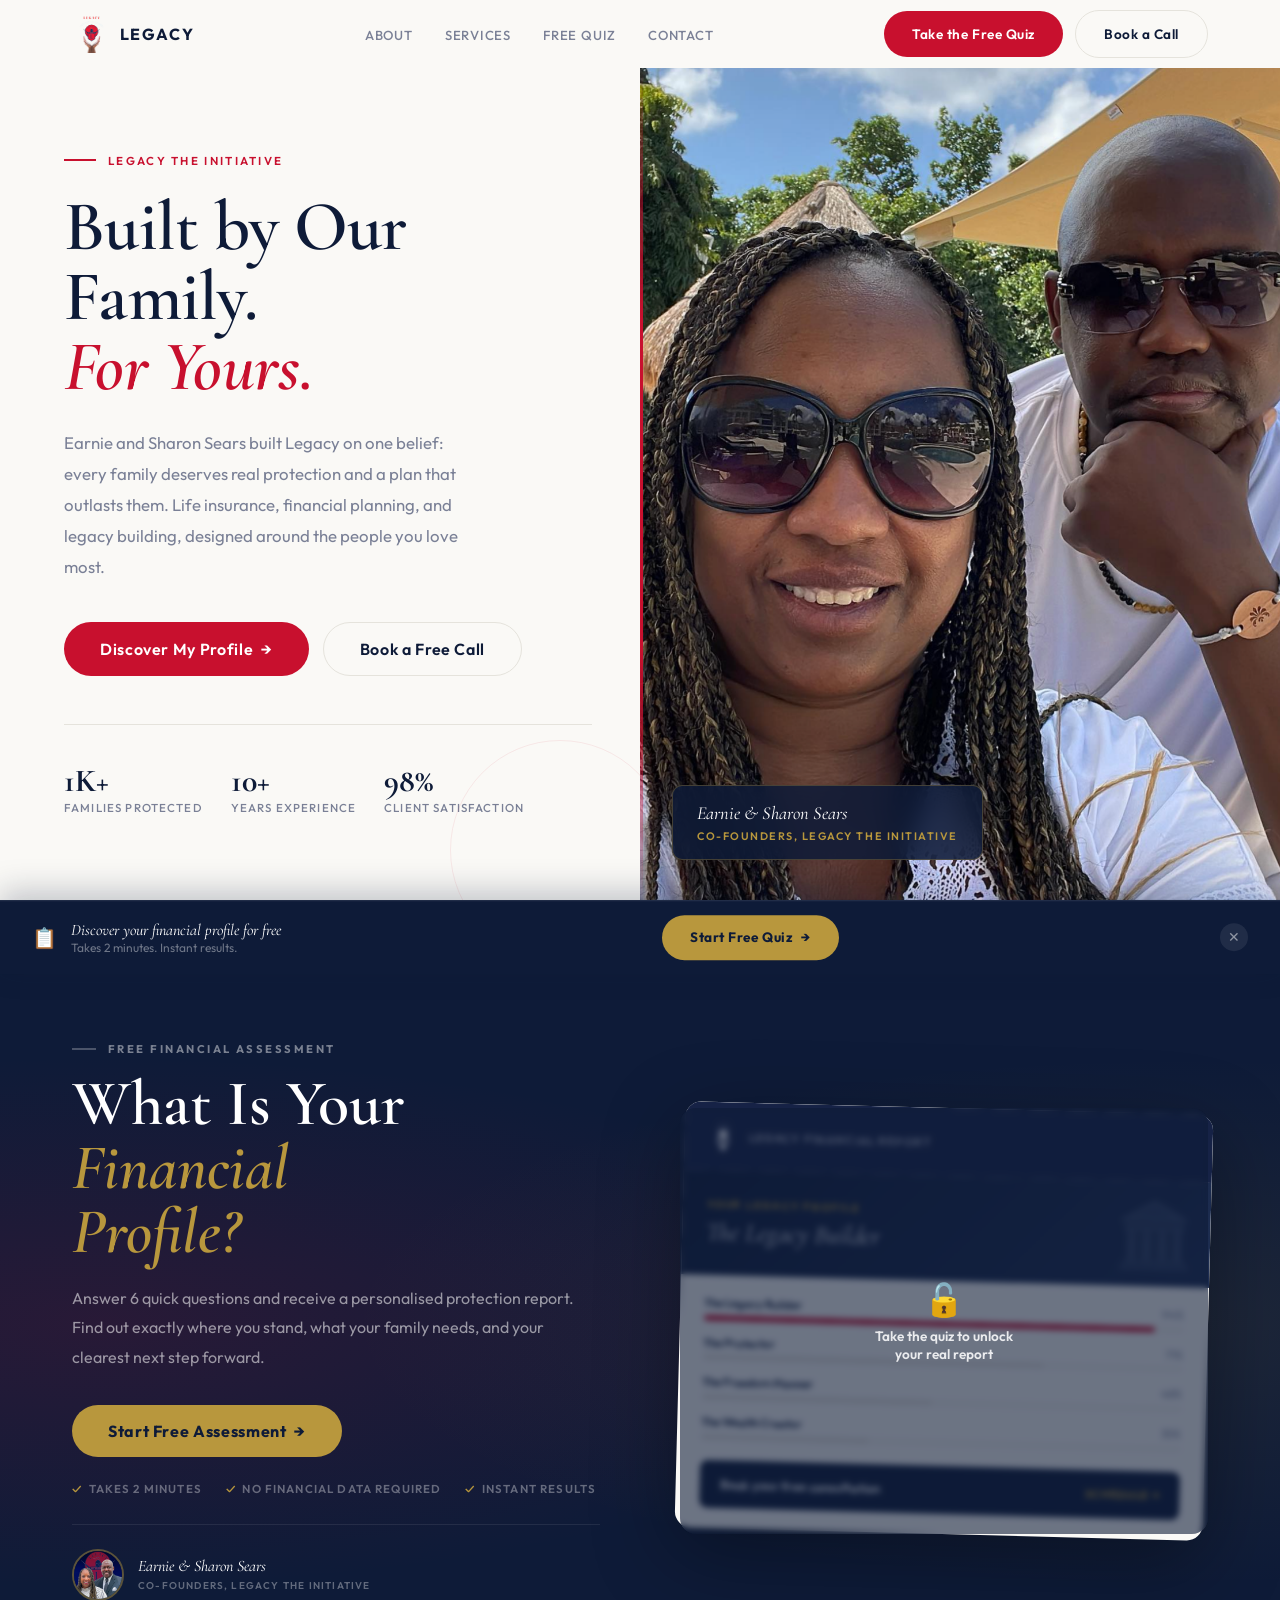
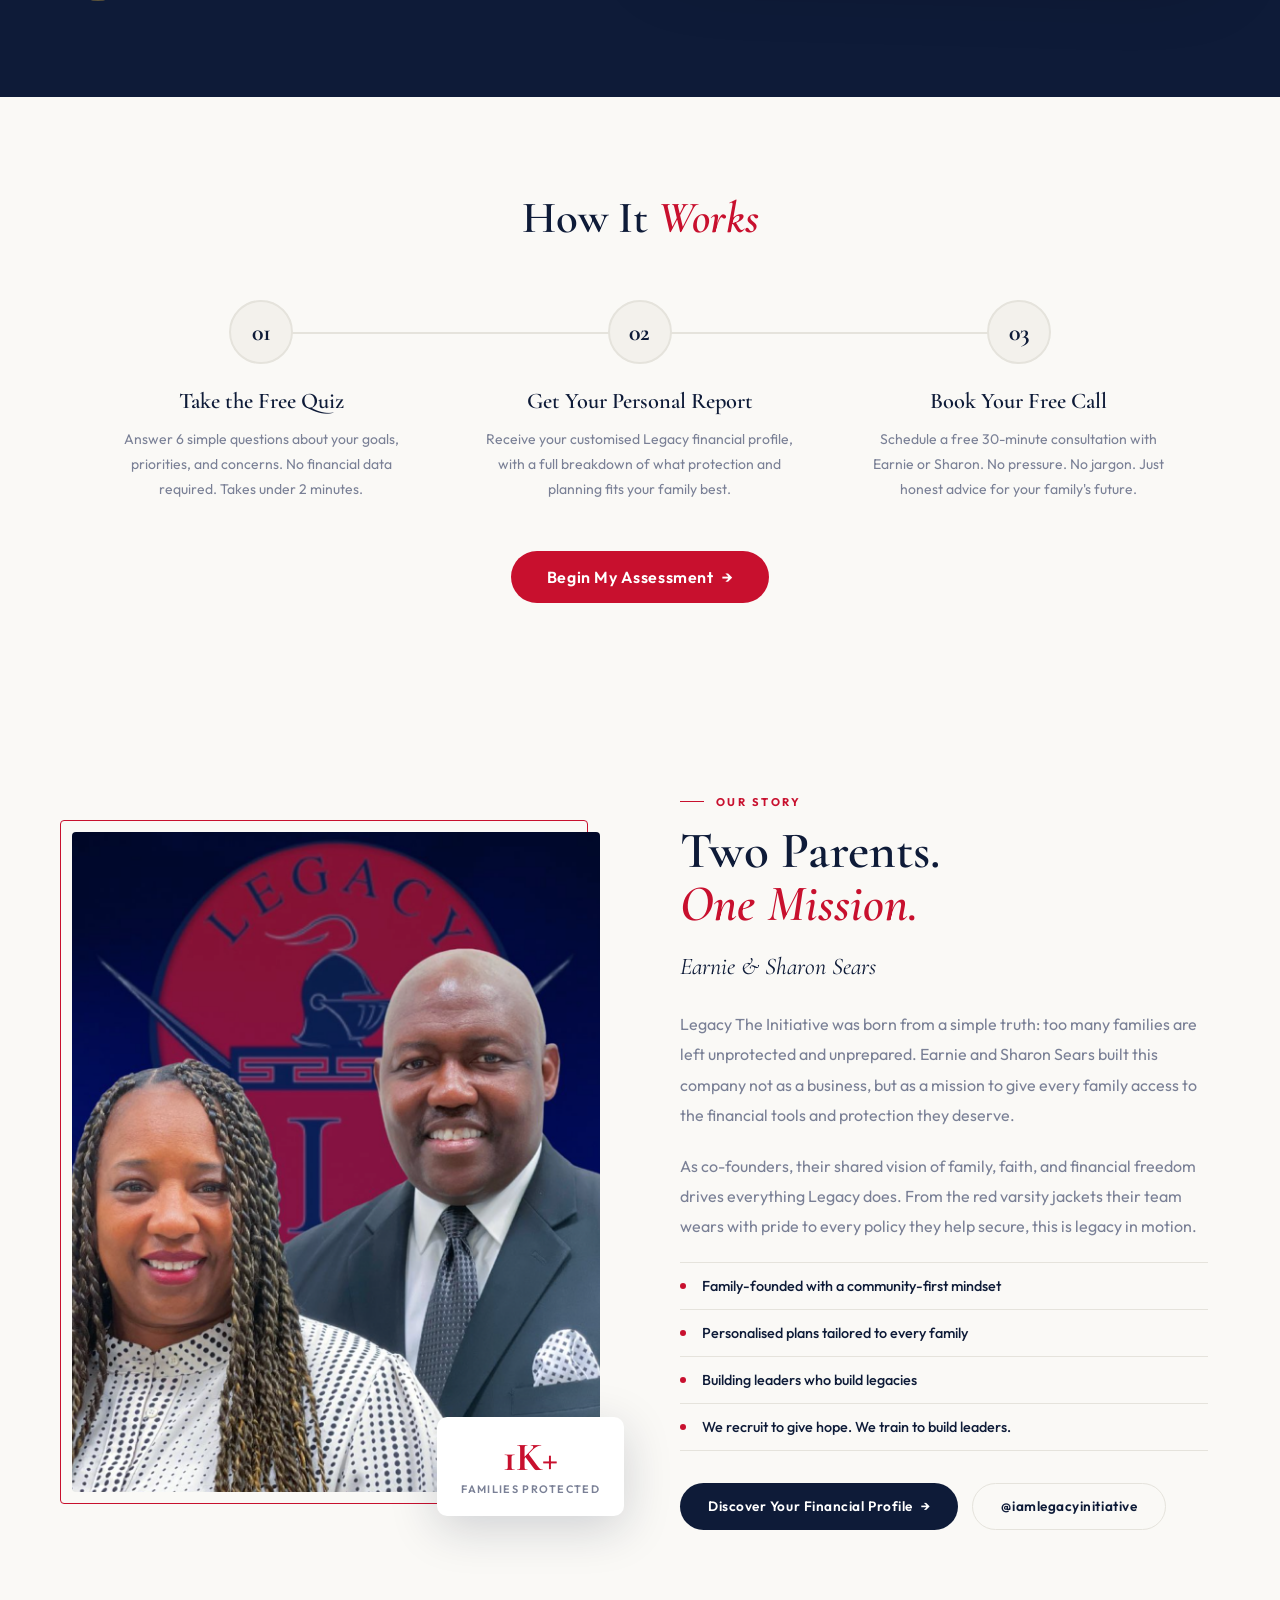
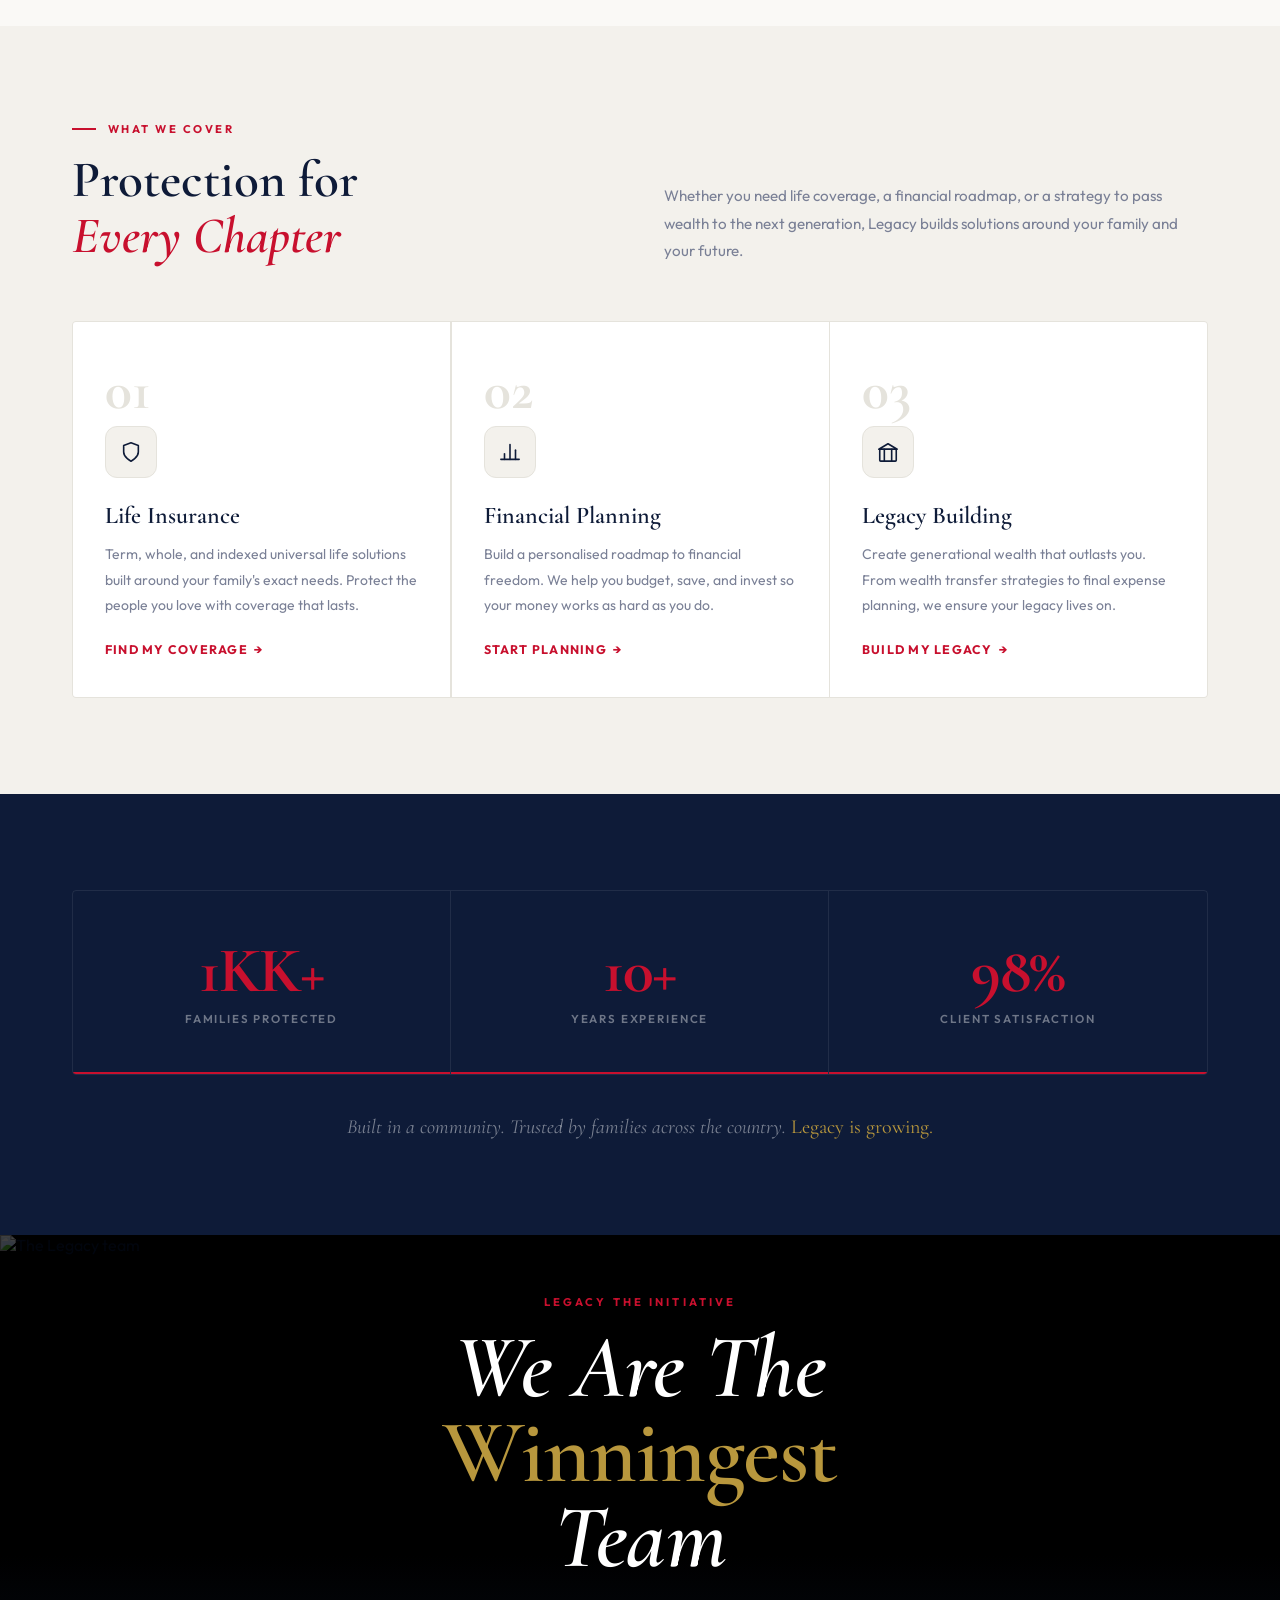
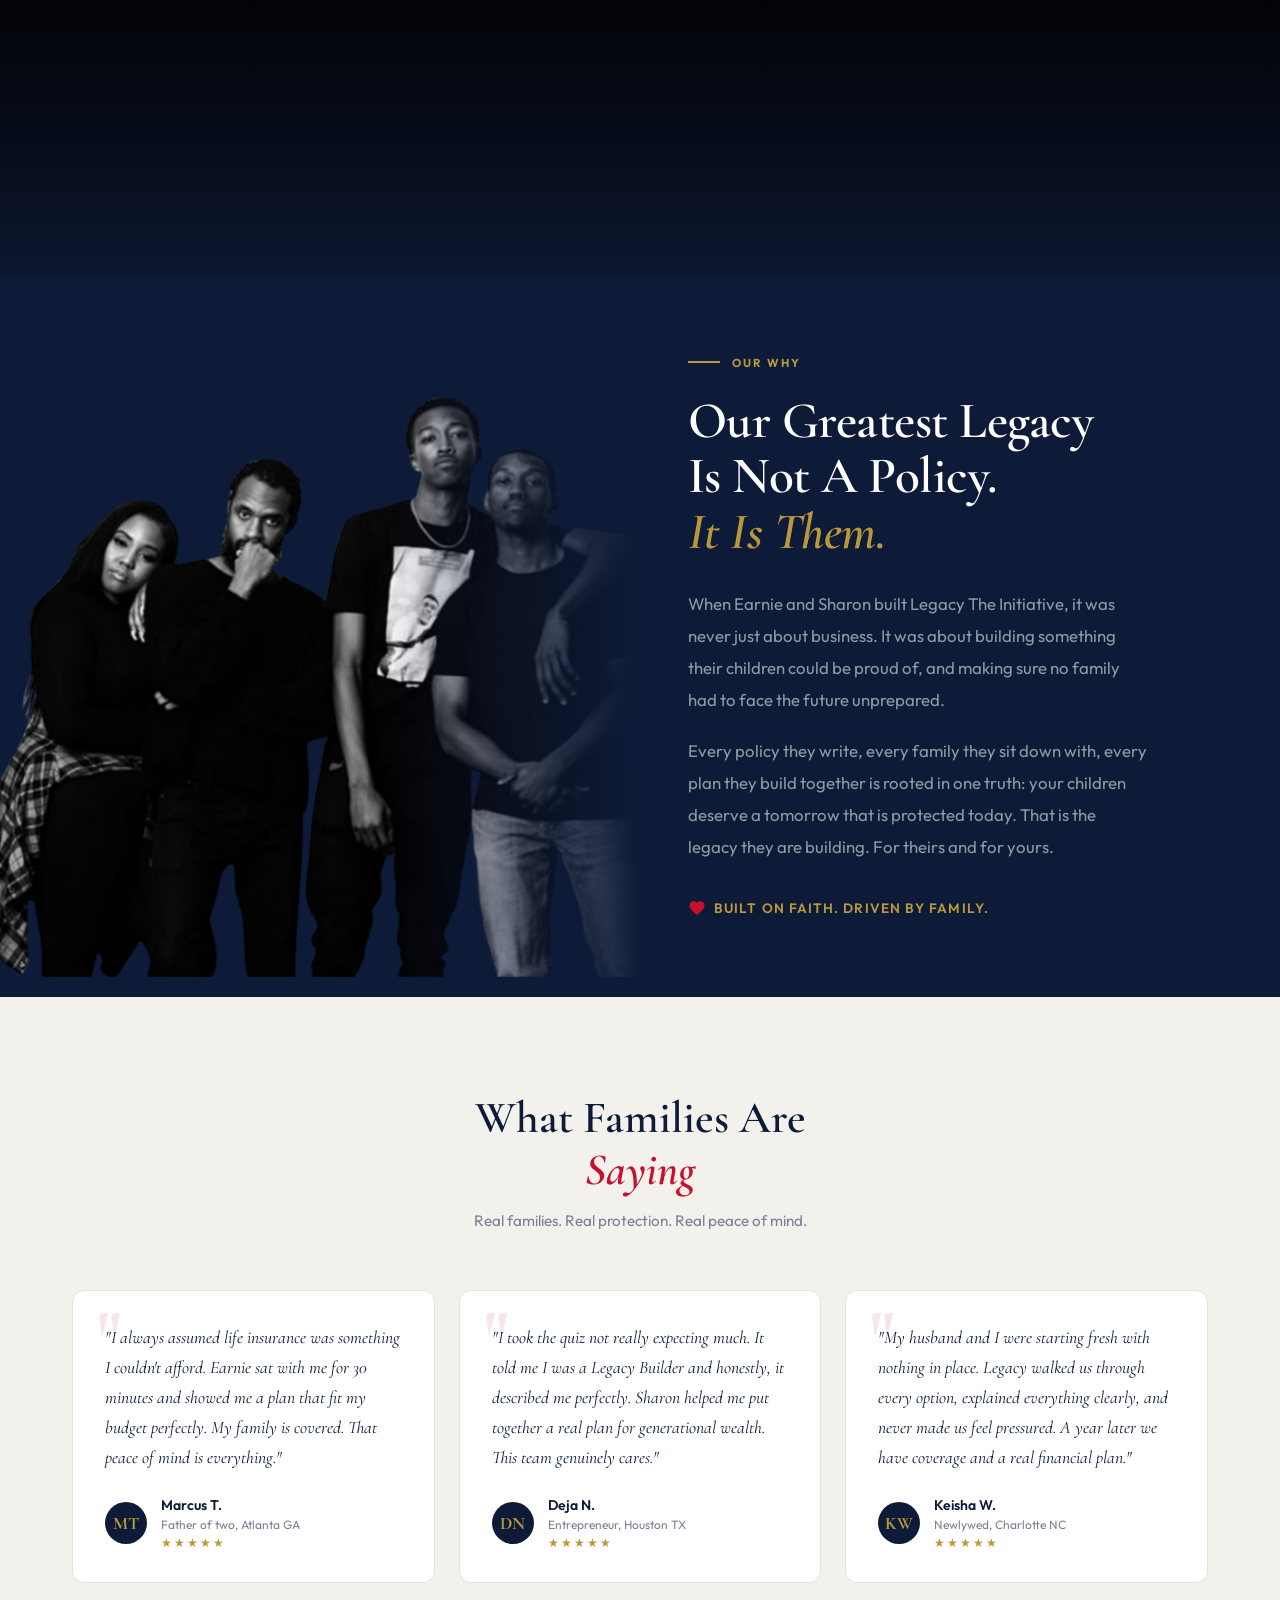
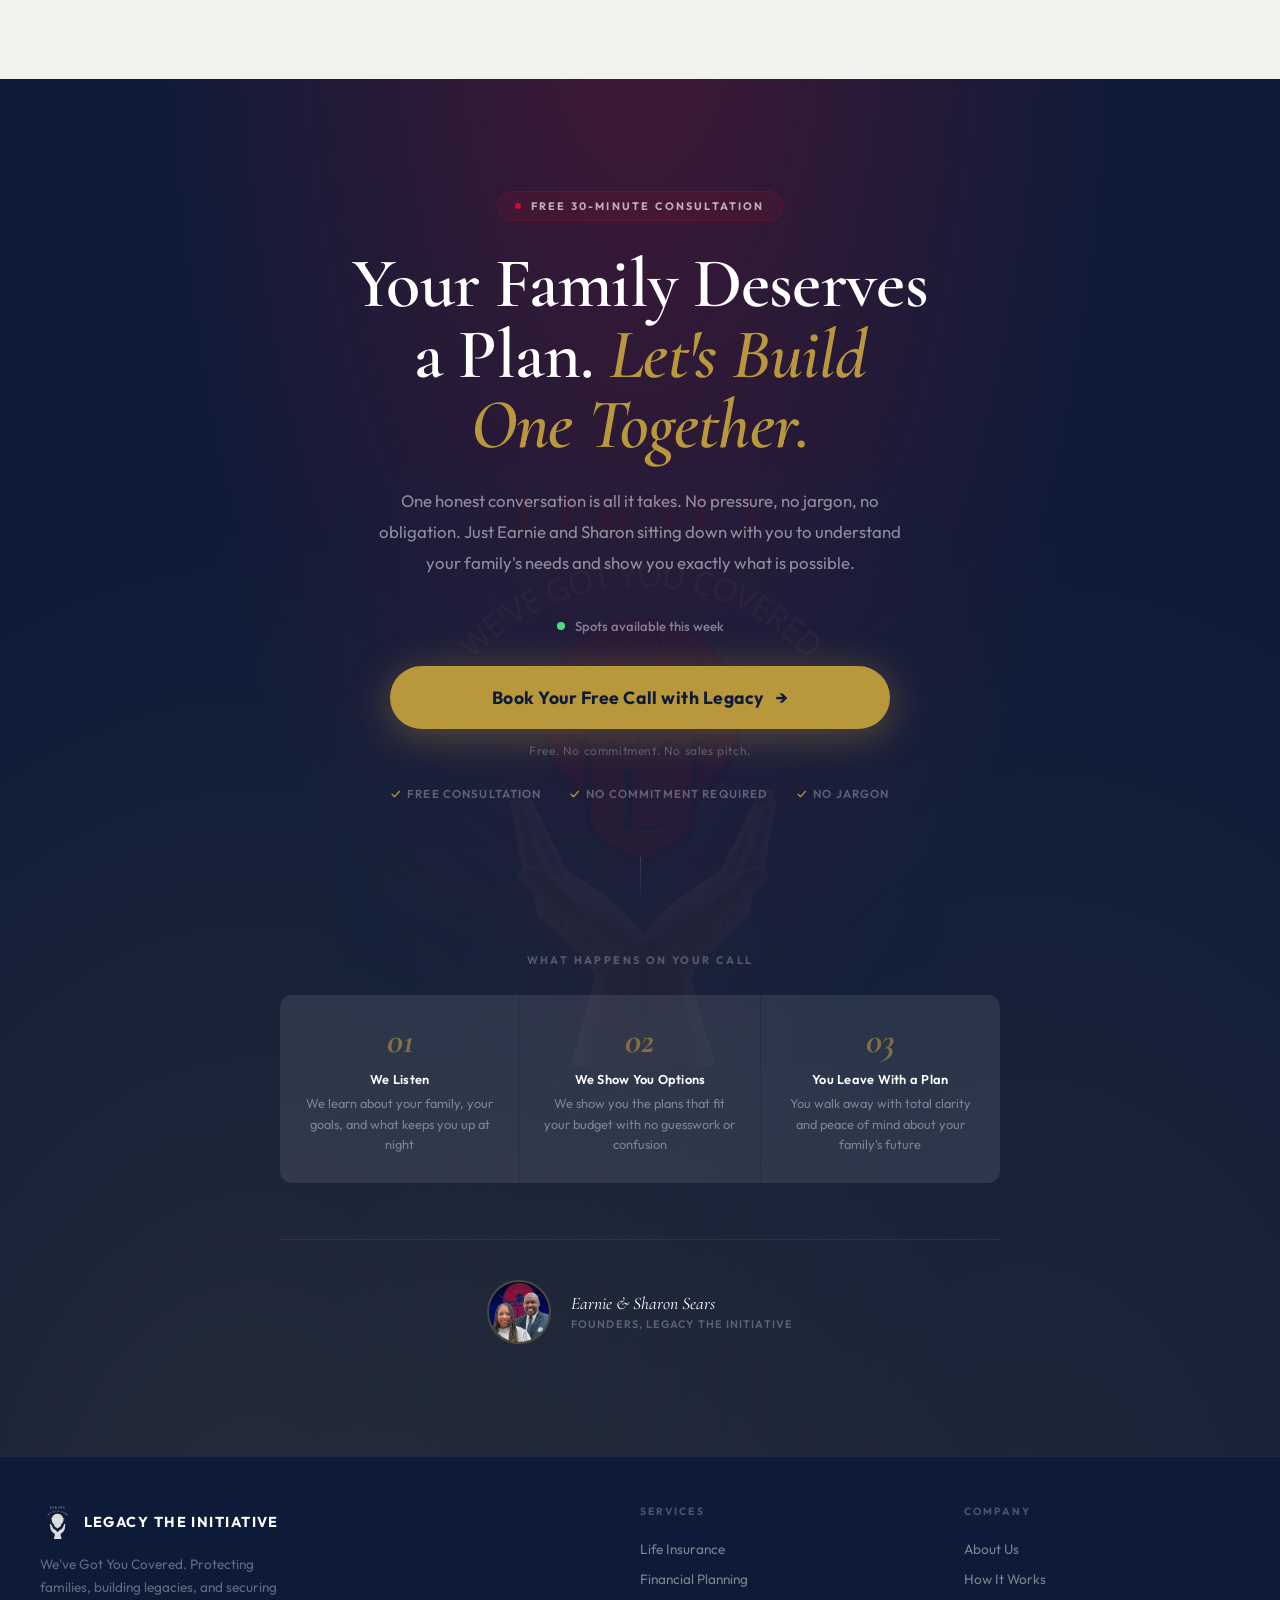
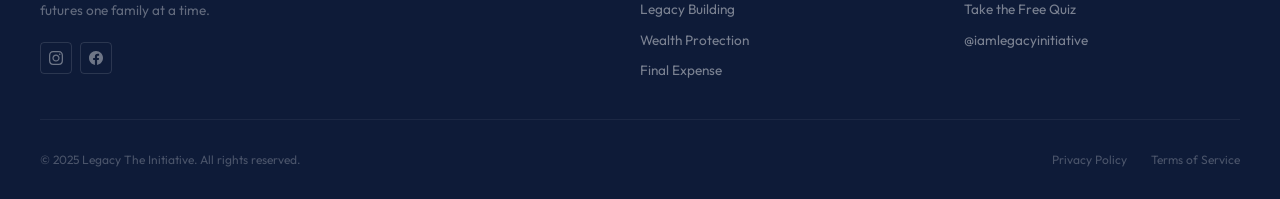
==== commit 94338954: "Fix Legacy nav logo visibility and update hero/family photos Remove mix-blend-mode: multiply from na" ====
--- a/APsystems/clients/Legacy/landing-page.html
+++ b/APsystems/clients/Legacy/landing-page.html
@@ -127,7 +127,7 @@
       justify-content: space-between;
     }
     .nav__brand { display: flex; align-items: center; gap: 0.6rem; }
-    .nav__logo { width: 38px; height: 38px; object-fit: contain; mix-blend-mode: multiply; }
+    .nav__logo { width: 38px; height: 38px; object-fit: contain; }
     .nav__name {
       font-family: var(--sans);
       font-weight: 700;
@@ -284,7 +284,7 @@
       position: absolute;
       inset: 0;
       background:
-        radial-gradient(ellipse at 80% 20%, rgba(200,16,46,0.15) 0%, transparent 55%),
+        radial-gradient(ellipse at 80% 20%, rgba(200,16,46,0.12) 0%, transparent 55%),
         radial-gradient(ellipse at 20% 90%, rgba(184,151,61,0.08) 0%, transparent 50%);
       z-index: 1;
     }
@@ -294,7 +294,7 @@
       width: 100%;
       height: 100%;
       object-fit: cover;
-      object-position: 30% top;
+      object-position: center 20%;
       z-index: 2;
       opacity: 0;
       animation: photoReveal 1s var(--ease) 0.4s forwards;
@@ -309,25 +309,25 @@
       z-index: 3;
       background: rgba(14,27,56,0.85);
       backdrop-filter: blur(12px);
-      border: 1px solid rgba(255,255,255,0.1);
+      border: 1px solid rgba(184,151,61,0.3);
       border-radius: var(--r);
-      padding: 1rem 1.25rem;
+      padding: 1rem 1.5rem;
       opacity: 0;
       animation: fadeUp 0.8s var(--ease) 1s forwards;
     }
     .hero__photo-badge-title {
       font-family: var(--serif);
-      font-size: 1.1rem;
+      font-size: 1.15rem;
       font-style: italic;
       color: white;
     }
     .hero__photo-badge-sub {
       font-size: 0.68rem;
-      font-weight: 500;
-      letter-spacing: 0.12em;
+      font-weight: 600;
+      letter-spacing: 0.14em;
       text-transform: uppercase;
       color: var(--gold);
-      margin-top: 0.2rem;
+      margin-top: 0.3rem;
     }
     .hero__red-line {
       position: absolute;
@@ -923,6 +923,103 @@
     .team-strip__sub {
       font-size: 0;
       margin-top: 0;
+    }
+
+    /* =====================================================
+       FAMILY SECTION
+    ===================================================== */
+    .family { background: var(--navy); overflow: hidden; }
+    .family__grid {
+      display: grid;
+      grid-template-columns: 1fr 1fr;
+      min-height: 600px;
+      align-items: stretch;
+    }
+    .family__photo-wrap {
+      position: relative;
+      overflow: hidden;
+      min-height: 500px;
+    }
+    .family__photo {
+      position: absolute;
+      inset: 0;
+      width: 100%;
+      height: 100%;
+      object-fit: cover;
+      object-position: center top;
+    }
+    .family__photo-overlay {
+      position: absolute;
+      inset: 0;
+      background: linear-gradient(to right, transparent 60%, var(--navy) 100%);
+    }
+    .family__content {
+      display: flex;
+      flex-direction: column;
+      justify-content: center;
+      padding: 5rem 4rem 5rem 3rem;
+    }
+    .family__eyebrow {
+      font-size: 0.72rem;
+      font-weight: 700;
+      letter-spacing: 0.18em;
+      text-transform: uppercase;
+      color: var(--gold);
+      margin-bottom: 1.5rem;
+      display: flex;
+      align-items: center;
+      gap: 0.75rem;
+    }
+    .family__eyebrow::before {
+      content: '';
+      display: block;
+      width: 2rem;
+      height: 2px;
+      background: var(--gold);
+      flex-shrink: 0;
+    }
+    .family__headline {
+      font-family: var(--serif);
+      font-size: clamp(2.8rem, 4vw, 4.5rem);
+      font-weight: 600;
+      line-height: 1.08;
+      color: white;
+      margin-bottom: 1.75rem;
+      letter-spacing: -0.01em;
+    }
+    .family__headline em {
+      font-style: italic;
+      color: var(--gold);
+    }
+    .family__body {
+      font-size: 1.05rem;
+      line-height: 1.9;
+      color: rgba(255,255,255,0.55);
+      margin-bottom: 1.25rem;
+      max-width: 460px;
+    }
+    .family__heart {
+      display: inline-flex;
+      align-items: center;
+      gap: 0.5rem;
+      font-size: 0.85rem;
+      font-weight: 600;
+      letter-spacing: 0.08em;
+      text-transform: uppercase;
+      color: var(--gold);
+      margin-top: 1rem;
+    }
+    .family__heart svg {
+      width: 18px;
+      height: 18px;
+      fill: var(--red);
+      flex-shrink: 0;
+    }
+    @media (max-width: 768px) {
+      .family__grid { grid-template-columns: 1fr; }
+      .family__photo-wrap { min-height: 320px; }
+      .family__photo-overlay { background: linear-gradient(to bottom, transparent 40%, var(--navy) 100%); }
+      .family__content { padding: 3rem 1.5rem; }
     }
 
     /* =====================================================
@@ -1594,7 +1691,7 @@
       .nav__links, .nav__actions { display: none; }
       .nav__ham { display: flex; }
       .hero__right { height: 80vw; min-height: 320px; max-height: 480px; }
-      .hero__photo { object-position: center top; }
+      .hero__photo { object-position: center 15%; }
       .hero__left { padding: 2.5rem 1.5rem 3rem; }
       .services__grid { grid-template-columns: 1fr; }
       .stats__grid { grid-template-columns: 1fr 1fr; }
@@ -1629,11 +1726,11 @@
       <li><a href="#story" class="nav__link">About</a></li>
       <li><a href="#services" class="nav__link">Services</a></li>
       <li><a href="#quiz-cta" class="nav__link">Free Quiz</a></li>
-      <li><a href="#book" class="nav__link">Contact</a></li>
+      <li><a href="https://calendly.com/adiorahonuora/new-meeting" target="_blank" class="nav__link">Contact</a></li>
     </ul>
     <div class="nav__actions">
       <button class="btn btn-red" onclick="openQuiz()">Take the Free Quiz</button>
-      <a href="#book" class="btn btn-outline">Book a Call</a>
+      <a href="https://calendly.com/adiorahonuora/new-meeting" target="_blank" class="btn btn-outline">Book a Call</a>
     </div>
     <button class="nav__ham" id="navHam" aria-label="Menu">
       <span></span><span></span><span></span>
@@ -1643,7 +1740,7 @@
     <a href="#story">About</a>
     <a href="#services">Services</a>
     <a href="#quiz-cta">Free Quiz</a>
-    <a href="#book">Contact</a>
+    <a href="https://calendly.com/adiorahonuora/new-meeting" target="_blank">Contact</a>
     <button class="btn btn-red" onclick="openQuiz();closeMobileNav();">Take the Free Quiz</button>
   </div>
 </nav>
@@ -1655,7 +1752,7 @@
   <div class="hero__left">
     <p class="hero__eyebrow">Legacy The Initiative</p>
     <h1 class="hero__headline">
-      Built by a<br/>
+      Built by Our<br/>
       Family.<br/>
       <em>For Yours.</em>
     </h1>
@@ -1666,7 +1763,7 @@
       <button class="btn btn-red btn-lg" onclick="openQuiz()">
         Discover My Profile <span class="btn-arrow">→</span>
       </button>
-      <a href="#book" class="btn btn-outline btn-lg">Book a Free Call</a>
+      <a href="https://calendly.com/adiorahonuora/new-meeting" target="_blank" class="btn btn-outline btn-lg">Book a Free Call</a>
     </div>
     <div class="hero__trust">
       <div class="hero__trust-item">
@@ -1685,10 +1782,10 @@
   </div>
   <div class="hero__right">
     <div class="hero__red-line"></div>
-    <img src="Screenshot%202026-04-04%20at%2002.47.42.png" alt="Earnie Sears, CEO" class="hero__photo" />
+    <img src="Screenshot%202026-04-08%20at%2017.46.57.png" alt="Earnie and Sharon Sears, Co-Founders" class="hero__photo" />
     <div class="hero__photo-badge">
-      <div class="hero__photo-badge-title">Earnie Sears</div>
-      <div class="hero__photo-badge-sub">CEO &amp; Co-Founder</div>
+      <div class="hero__photo-badge-title">Earnie &amp; Sharon Sears</div>
+      <div class="hero__photo-badge-sub">Co-Founders, Legacy The Initiative</div>
     </div>
   </div>
 </section>
@@ -1740,10 +1837,10 @@
           <span class="quiz-cta__meta-item">Instant results</span>
         </div>
         <div class="quiz-cta__guide" data-sr data-d="5">
-          <img src="Screenshot%202026-04-04%20at%2003.09.52.png" alt="Earnie Sears" class="quiz-cta__guide-photo" />
+          <img src="Screenshot%202026-04-04%20at%2000.57.54.png" alt="Earnie and Sharon Sears" class="quiz-cta__guide-photo" />
           <div>
-            <div class="quiz-cta__guide-name">Earnie Sears</div>
-            <div class="quiz-cta__guide-role">CEO, Legacy The Initiative</div>
+            <div class="quiz-cta__guide-name">Earnie &amp; Sharon Sears</div>
+            <div class="quiz-cta__guide-role">Co-Founders, Legacy The Initiative</div>
           </div>
         </div>
       </div>
@@ -1973,6 +2070,38 @@
 </div>
 
 <!-- ======================================================
+     FAMILY — the reason we fight every day
+======================================================= -->
+<section class="family" id="family">
+  <div class="family__grid">
+    <div class="family__photo-wrap" data-sr>
+      <img src="kids.png" alt="The Sears family" class="family__photo" />
+      <div class="family__photo-overlay"></div>
+    </div>
+    <div class="family__content">
+      <p class="family__eyebrow" data-sr>Our Why</p>
+      <h2 class="family__headline" data-sr data-d="1">
+        Our Greatest Legacy<br/>
+        Is Not A Policy.<br/>
+        <em>It Is Them.</em>
+      </h2>
+      <p class="family__body" data-sr data-d="2">
+        When Earnie and Sharon built Legacy The Initiative, it was never just about business. It was about building something their children could be proud of, and making sure no family had to face the future unprepared.
+      </p>
+      <p class="family__body" data-sr data-d="3">
+        Every policy they write, every family they sit down with, every plan they build together is rooted in one truth: your children deserve a tomorrow that is protected today. That is the legacy they are building. For theirs and for yours.
+      </p>
+      <div class="family__heart" data-sr data-d="4">
+        <svg viewBox="0 0 24 24" xmlns="http://www.w3.org/2000/svg">
+          <path d="M12 21.35l-1.45-1.32C5.4 15.36 2 12.28 2 8.5 2 5.42 4.42 3 7.5 3c1.74 0 3.41.81 4.5 2.09C13.09 3.81 14.76 3 16.5 3 19.58 3 22 5.42 22 8.5c0 3.78-3.4 6.86-8.55 11.54L12 21.35z"/>
+        </svg>
+        Built on faith. Driven by family.
+      </div>
+    </div>
+  </div>
+</section>
+
+<!-- ======================================================
      TESTIMONIALS — new section, builds trust before final CTA
 ======================================================= -->
 <section class="section section--cream-2" id="testimonials">
@@ -2065,7 +2194,7 @@
 
       <!-- Primary CTA -->
       <div class="book-cta-wrap" data-sr data-d="4">
-        <a href="#book" class="btn-book">
+        <a href="https://calendly.com/adiorahonuora/new-meeting" target="_blank" class="btn-book">
           Book Your Free Call with Legacy
           <span class="btn-arrow">→</span>
         </a>
@@ -2423,7 +2552,7 @@
           <p class="book-card__eyebrow">Your Next Step</p>
           <h3>Ready to build your Legacy?<br/>Let's talk.</h3>
           <p>Book your free 30-minute consultation with Earnie or Sharon Sears. No pressure, no jargon. Just a real conversation about protecting your family and building your future.</p>
-          <button class="btn btn-gold btn-lg" style="width:100%;justify-content:center;" onclick="window.location.href='#book';closeQuiz();">
+          <button class="btn btn-gold btn-lg" style="width:100%;justify-content:center;" onclick="window.open('https://calendly.com/adiorahonuora/new-meeting','_blank');closeQuiz();">
             Book a Free Call with Legacy →
           </button>
           <p class="book-card__note">Free consultation. No commitment. No obligation.</p>
@@ -2709,15 +2838,15 @@
 });
 
 // ============================================================
-// EXIT INTENT
+// EXIT INTENT — triggers after 30 seconds on page
 // ============================================================
 let exitShown = false;
-document.addEventListener('mouseleave', (e) => {
-  if (e.clientY < 10 && !exitShown && !document.getElementById('quizOverlay').classList.contains('open')) {
+setTimeout(() => {
+  if (!exitShown && !document.getElementById('quizOverlay').classList.contains('open')) {
     exitShown = true;
     document.getElementById('exitOverlay').classList.add('show');
   }
-});
+}, 30000);
 function closeExit() {
   document.getElementById('exitOverlay').classList.remove('show');
 }
